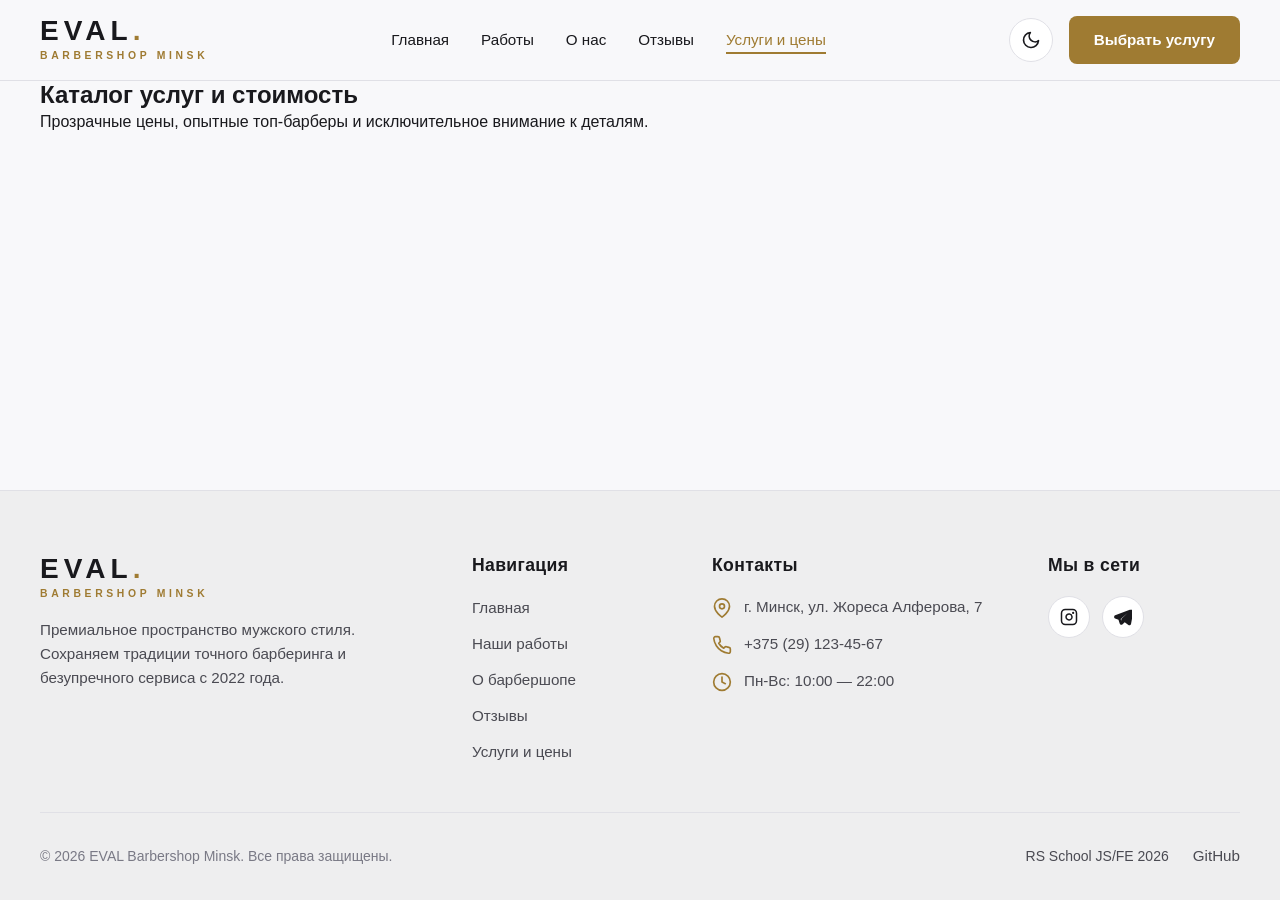
==== catalog.html @ 5bb139cf "feat: implement header and footer components with theme switcher" ====
﻿<!DOCTYPE html>
<html lang="ru" data-theme="dark">

<head>
  <meta charset="UTF-8">
  <meta name="viewport" content="width=device-width, initial-scale=1.0">
  <title>Услуги и цены — EVAL Barbershop Minsk</title>
  <meta name="description"
    content="Прайс-лист и каталог услуг барбершопа EVAL в Минске: мужские стрижки, уход за бородой, королевское бритье и комплексные процедуры.">
  <link rel="icon" href="favicon.svg" type="image/svg+xml">
  <link rel="stylesheet" href="css/reset.css">
  <link rel="stylesheet" href="css/style.css">
  <script src="js/theme.js"></script>
</head>

<body>
  <header class="header">
    <div class="container header-container">
      <a href="index.html" class="logo" aria-label="Барбершоп EVAL Главная">
        <span class="logo-main">EVAL<span>.</span></span>
        <span class="logo-sub">Barbershop Minsk</span>
      </a>

      <nav class="nav" aria-label="Основная навигация">
        <ul class="nav-list">
          <li class="nav-item"><a href="index.html#hero" class="nav-link">Главная</a></li>
          <li class="nav-item"><a href="index.html#showcase" class="nav-link">Работы</a></li>
          <li class="nav-item"><a href="index.html#about" class="nav-link">О нас</a></li>
          <li class="nav-item"><a href="index.html#reviews" class="nav-link">Отзывы</a></li>
          <li class="nav-item"><a href="catalog.html" class="nav-link active">Услуги и цены</a></li>
        </ul>
      </nav>

      <div class="header-actions">
        <button class="theme-toggle" id="theme-toggle" type="button" aria-label="Включить светлую тему"
          aria-pressed="false">
          <!-- dark theme icon -->
          <svg class="theme-icon-sun" viewBox="0 0 24 24" fill="none" stroke="currentColor" stroke-width="2"
            stroke-linecap="round" stroke-linejoin="round" aria-hidden="true">
            <circle cx="12" cy="12" r="5"></circle>
            <line x1="12" y1="1" x2="12" y2="3"></line>
            <line x1="12" y1="21" x2="12" y2="23"></line>
            <line x1="4.22" y1="4.22" x2="5.64" y2="5.64"></line>
            <line x1="18.36" y1="18.36" x2="19.78" y2="19.78"></line>
            <line x1="1" y1="12" x2="3" y2="12"></line>
            <line x1="21" y1="12" x2="23" y2="12"></line>
            <line x1="4.22" y1="19.78" x2="5.64" y2="18.36"></line>
            <line x1="18.36" y1="5.64" x2="19.78" y2="4.22"></line>
          </svg>
          <!-- light theme icon -->
          <svg class="theme-icon-moon" viewBox="0 0 24 24" fill="none" stroke="currentColor" stroke-width="2"
            stroke-linecap="round" stroke-linejoin="round" aria-hidden="true">
            <path d="M21 12.79A9 9 0 1 1 11.21 3 7 7 0 0 0 21 12.79z"></path>
          </svg>
        </button>

        <a href="#services-catalog" class="btn-primary">Выбрать услугу</a>

        <button class="burger-btn" type="button" aria-label="Открыть мобильное меню">
          <span class="burger-line"></span>
          <span class="burger-line"></span>
          <span class="burger-line"></span>
        </button>
      </div>
    </div>
  </header>

  <main id="main-content">
    <section id="catalog-hero" class="catalog-hero-section">
      <div class="container">
        <h1>Каталог услуг и стоимость</h1>
        <p>Прозрачные цены, опытные топ-барберы и исключительное внимание к деталям.</p>
      </div>
    </section>
  </main>

  <footer class="footer">
    <div class="container">
      <div class="footer-grid">
        <div class="footer-brand">
          <a href="index.html" class="logo" aria-label="Барбершоп EVAL Главная">
            <span class="logo-main">EVAL<span>.</span></span>
            <span class="logo-sub">Barbershop Minsk</span>
          </a>
          <p>Премиальное пространство мужского стиля. Сохраняем традиции точного барберинга и безупречного сервиса с
            2022 года.</p>
        </div>

        <div class="footer-nav">
          <h2 class="footer-title">Навигация</h2>
          <ul class="footer-links">
            <li><a href="index.html#hero" class="footer-link">Главная</a></li>
            <li><a href="index.html#showcase" class="footer-link">Наши работы</a></li>
            <li><a href="index.html#about" class="footer-link">О барбершопе</a></li>
            <li><a href="index.html#reviews" class="footer-link">Отзывы</a></li>
            <li><a href="catalog.html" class="footer-link">Услуги и цены</a></li>
          </ul>
        </div>

        <div class="footer-contacts">
          <h2 class="footer-title">Контакты</h2>
          <ul class="footer-contacts-list">
            <li class="contact-item">
              <svg class="contact-icon" viewBox="0 0 24 24" fill="none" stroke="currentColor" stroke-width="2"
                stroke-linecap="round" stroke-linejoin="round" aria-hidden="true">
                <path d="M21 10c0 7-9 13-9 13s-9-6-9-13a9 9 0 0 1 18 0z"></path>
                <circle cx="12" cy="10" r="3"></circle>
              </svg>
              <a href="https://yandex.by/maps/org/eval/52623739810/?ll=27.552534%2C53.861995&z=17.97" target="_blank"
                rel="noopener noreferrer" class="contact-link">г. Минск, ул. Жореса Алферова, 7</a>
            </li>
            <li class="contact-item">
              <svg class="contact-icon" viewBox="0 0 24 24" fill="none" stroke="currentColor" stroke-width="2"
                stroke-linecap="round" stroke-linejoin="round" aria-hidden="true">
                <path
                  d="M22 16.92v3a2 2 0 0 1-2.18 2 19.79 19.79 0 0 1-8.63-3.07 19.5 19.5 0 0 1-6-6 19.79 19.79 0 0 1-3.07-8.67A2 2 0 0 1 4.11 2h3a2 2 0 0 1 2 1.72 12.84 12.84 0 0 0 .7 2.81 2 2 0 0 1-.45 2.11L8.09 9.91a16 16 0 0 0 6 6l1.27-1.27a2 2 0 0 1 2.11-.45 12.84 12.84 0 0 0 2.81.7A2 2 0 0 1 22 16.92z">
                </path>
              </svg>
              <a href="tel:+375291234567" class="contact-link">+375 (29) 123-45-67</a>
            </li>
            <li class="contact-item">
              <svg class="contact-icon" viewBox="0 0 24 24" fill="none" stroke="currentColor" stroke-width="2"
                stroke-linecap="round" stroke-linejoin="round" aria-hidden="true">
                <circle cx="12" cy="12" r="10"></circle>
                <polyline points="12 6 12 12 16 14"></polyline>
              </svg>
              <span>Пн-Вс: 10:00 — 22:00</span>
            </li>
          </ul>
        </div>

        <div class="footer-social">
          <h2 class="footer-title">Мы в сети</h2>
          <div class="social-links">
            <a href="https://instagram.com" target="_blank" rel="noopener noreferrer" class="social-btn"
              aria-label="Наш Instagram">
              <svg viewBox="0 0 24 24" aria-hidden="true">
                <rect x="2" y="2" width="20" height="20" rx="5" ry="5" fill="none" stroke="currentColor"
                  stroke-width="2"></rect>
                <path d="M16 11.37A4 4 0 1 1 12.63 8 4 4 0 0 1 16 11.37z" fill="none" stroke="currentColor"
                  stroke-width="2"></path>
                <circle cx="17.5" cy="6.5" r="1.5" fill="currentColor"></circle>
              </svg>
            </a>
            <a href="https://telegram.org" target="_blank" rel="noopener noreferrer" class="social-btn"
              aria-label="Наш Telegram">
              <svg viewBox="0 0 24 24" aria-hidden="true">
                <path
                  d="M21.198 2.433a2.242 2.242 0 0 0-1.022.215l-18.6 7.174a2.235 2.235 0 0 0-.102 4.148l4.475 1.547 1.764 5.378a2.245 2.245 0 0 0 3.738.746l2.846-2.613 4.887 3.593a2.242 2.242 0 0 0 3.518-1.29l3.078-16.516a2.242 2.242 0 0 0-2.432-2.384l-.15.006zm-3.08 4.364l-8.087 7.42-.39 2.766-.757-2.311 9.234-7.875z">
                </path>
              </svg>
            </a>
          </div>
        </div>
      </div>

      <div class="footer-bottom">
        <p>&copy; 2026 EVAL Barbershop Minsk. Все права защищены.</p>
        <div class="footer-bottom-links">
          <a href="https://rs.school/courses/javascript" target="_blank" rel="noopener noreferrer"
            class="footer-rs-link">
            <span>RS School JS/FE 2026</span>
          </a>
          <a href="https://github.com/rolling-scopes-school" target="_blank" rel="noopener noreferrer"
            class="footer-link">GitHub</a>
        </div>
      </div>
    </div>
  </footer>
</body>

</html>
---- css/style.css ----
﻿/* ==========================================================================
   CSS Custom Properties / Theme Tokens
   ========================================================================== */

:root,
:root[data-theme="dark"] {
  --bg-primary: #121212;
  --bg-secondary: #1a1a1a;
  --bg-surface: #222222;
  --bg-card: #1e1e1e;
  --bg-card-hover: #272727;
  --bg-tag: #2a2620;

  --text-primary: #f5f5f7;
  --text-secondary: #b3b3b3;
  --text-muted: #7e7e82;

  --accent-gold: #c5a059;
  --accent-gold-hover: #dfb86c;
  --accent-gold-light: rgba(197, 160, 89, 0.15);
  --accent-contrast: #121212;

  --border-color: #2e2e2e;
  --border-light: #3a3a3a;
  --border-accent: #c5a059;

  --shadow-card: 0 10px 30px rgba(0, 0, 0, 0.4);
  --shadow-hover: 0 15px 35px rgba(197, 160, 89, 0.2);

  --header-blur-bg: rgba(18, 18, 18, 0.88);
}

:root[data-theme="light"] {
  --bg-primary: #f8f8fa;
  --bg-secondary: #eeeeef;
  --bg-surface: #ffffff;
  --bg-card: #ffffff;
  --bg-card-hover: #f3f3f5;
  --bg-tag: #f4eee2;

  --text-primary: #19191d;
  --text-secondary: #4a4a52;
  --text-muted: #797985;

  --accent-gold: #9f7b32;
  --accent-gold-hover: #b89142;
  --accent-gold-light: rgba(159, 123, 50, 0.12);
  --accent-contrast: #ffffff;

  --border-color: #e0e0e6;
  --border-light: #ececee;
  --border-accent: #9f7b32;

  --shadow-card: 0 8px 24px rgba(0, 0, 0, 0.06);
  --shadow-hover: 0 14px 30px rgba(159, 123, 50, 0.15);

  --header-blur-bg: rgba(248, 248, 250, 0.9);
}

/* ==========================================================================
   Base & Typography
   ========================================================================== */

body {
  font-family: 'Inter', -apple-system, BlinkMacSystemFont, 'Segoe UI', Roboto, Helvetica, Arial, sans-serif;
  background-color: var(--bg-primary);
  color: var(--text-primary);
  transition: background-color 0.3s ease, color 0.3s ease;
  overflow-x: hidden;
  display: flex;
  flex-direction: column;
}

/* Layout container */
.container {
  width: 100%;
  max-width: 1440px;
  margin-left: auto;
  margin-right: auto;
  padding-left: 40px;
  padding-right: 40px;
}

@media (max-width: 768px) {
  .container {
    padding-left: 24px;
    padding-right: 24px;
  }
}

@media (max-width: 480px) {
  .container {
    padding-left: 16px;
    padding-right: 16px;
  }
}

/* Heading styles */
h1, h2, h3, h4, h5, h6 {
  font-weight: 700;
  line-height: 1.2;
  color: var(--text-primary);
}

.section-title {
  font-size: 2.25rem;
  text-align: center;
  margin-bottom: 12px;
  letter-spacing: -0.02em;
}

.section-subtitle {
  font-size: 1rem;
  color: var(--accent-gold);
  text-transform: uppercase;
  letter-spacing: 0.15em;
  font-weight: 600;
  text-align: center;
  margin-bottom: 8px;
}

.section-desc {
  font-size: 1.05rem;
  color: var(--text-secondary);
  text-align: center;
  max-width: 600px;
  margin: 0 auto 48px;
}

/* ==========================================================================
   Header Component
   ========================================================================== */

.header {
  position: sticky;
  top: 0;
  z-index: 1000;
  background-color: var(--header-blur-bg);
  backdrop-filter: blur(14px);
  -webkit-backdrop-filter: blur(14px);
  border-bottom: 1px solid var(--border-color);
  transition: background-color 0.3s ease, border-color 0.3s ease;
}

.header-container {
  display: flex;
  align-items: center;
  justify-content: space-between;
  height: 80px;
}

/* Logo */
.logo {
  display: inline-flex;
  flex-direction: column;
  text-decoration: none;
  group: logo;
}

.logo-main {
  font-size: 1.75rem;
  font-weight: 900;
  letter-spacing: 0.18em;
  color: var(--text-primary);
  line-height: 1;
  transition: color 0.25s ease;
}

.logo-main span {
  color: var(--accent-gold);
}

.logo-sub {
  font-size: 0.65rem;
  font-weight: 600;
  letter-spacing: 0.35em;
  color: var(--accent-gold);
  text-transform: uppercase;
  margin-top: 3px;
}

.logo:hover .logo-main {
  color: var(--accent-gold);
}

/* Desktop Navigation */
.nav {
  display: flex;
  align-items: center;
}

.nav-list {
  display: flex;
  align-items: center;
  gap: 32px;
}

.nav-link {
  font-size: 0.95rem;
  font-weight: 500;
  color: var(--text-primary);
  position: relative;
  padding: 6px 0;
  transition: color 0.25s ease;
}

.nav-link::after {
  content: "";
  position: absolute;
  bottom: 0;
  left: 0;
  width: 0;
  height: 2px;
  background-color: var(--accent-gold);
  transition: width 0.3s ease;
}

.nav-link:hover,
.nav-link.active {
  color: var(--accent-gold);
}

.nav-link:hover::after,
.nav-link.active::after {
  width: 100%;
}

/* Header Actions */
.header-actions {
  display: flex;
  align-items: center;
  gap: 16px;
}

/* Theme Toggle Button */
.theme-toggle {
  display: inline-flex;
  align-items: center;
  justify-content: center;
  width: 44px;
  height: 44px;
  border-radius: 50%;
  background-color: var(--bg-surface);
  border: 1px solid var(--border-color);
  color: var(--text-primary);
  transition: all 0.3s ease;
  position: relative;
}

.theme-toggle:hover {
  border-color: var(--accent-gold);
  color: var(--accent-gold);
  box-shadow: 0 0 12px var(--accent-gold-light);
  transform: translateY(-1px);
}

.theme-icon-sun,
.theme-icon-moon {
  width: 20px;
  height: 20px;
  transition: transform 0.3s ease, opacity 0.3s ease;
}

/* By default dark: show sun icon to allow switching to light */
:root[data-theme="dark"] .theme-icon-moon {
  display: none;
}
:root[data-theme="dark"] .theme-icon-sun {
  display: block;
}

/* When light: show moon icon to allow switching to dark */
:root[data-theme="light"] .theme-icon-sun {
  display: none;
}
:root[data-theme="light"] .theme-icon-moon {
  display: block;
}

/* Primary Button */
.btn-primary {
  display: inline-flex;
  align-items: center;
  justify-content: center;
  gap: 8px;
  background: var(--accent-gold);
  color: var(--accent-contrast);
  font-weight: 600;
  font-size: 0.95rem;
  padding: 12px 24px;
  border-radius: 8px;
  transition: all 0.25s ease;
  border: 1px solid transparent;
}

.btn-primary:hover {
  background: var(--accent-gold-hover);
  box-shadow: 0 4px 16px var(--accent-gold-light);
  transform: translateY(-2px);
}

.btn-outline {
  display: inline-flex;
  align-items: center;
  justify-content: center;
  gap: 8px;
  background: transparent;
  color: var(--accent-gold);
  font-weight: 600;
  font-size: 0.95rem;
  padding: 12px 24px;
  border-radius: 8px;
  border: 1px solid var(--accent-gold);
  transition: all 0.25s ease;
}

.btn-outline:hover {
  background: var(--accent-gold-light);
  color: var(--accent-gold-hover);
  border-color: var(--accent-gold-hover);
  transform: translateY(-2px);
}

/* Burger Button */
.burger-btn {
  display: none;
  flex-direction: column;
  justify-content: space-around;
  width: 44px;
  height: 44px;
  padding: 11px 9px;
  border-radius: 8px;
  background-color: var(--bg-surface);
  border: 1px solid var(--border-color);
  transition: border-color 0.25s ease;
}

.burger-line {
  width: 100%;
  height: 2px;
  background-color: var(--text-primary);
  border-radius: 2px;
  transition: background-color 0.25s ease;
}

.burger-btn:hover {
  border-color: var(--accent-gold);
}

.burger-btn:hover .burger-line {
  background-color: var(--accent-gold);
}

/* ==========================================================================
   Footer Component
   ========================================================================== */

.footer {
  background-color: var(--bg-secondary);
  border-top: 1px solid var(--border-color);
  padding-top: 64px;
  padding-bottom: 32px;
  margin-top: auto;
  transition: background-color 0.3s ease, border-color 0.3s ease;
}

.footer-grid {
  display: grid;
  grid-template-columns: 2fr 1fr 1.5fr 1fr;
  gap: 48px;
  margin-bottom: 48px;
}

.footer-brand p {
  color: var(--text-secondary);
  font-size: 0.95rem;
  line-height: 1.6;
  margin-top: 16px;
  max-width: 320px;
}

.footer-title {
  font-size: 1.1rem;
  font-weight: 700;
  margin-bottom: 20px;
  color: var(--text-primary);
  letter-spacing: 0.02em;
}

.footer-links {
  display: flex;
  flex-direction: column;
  gap: 12px;
}

.footer-link {
  color: var(--text-secondary);
  font-size: 0.95rem;
  transition: color 0.25s ease, transform 0.25s ease;
  display: inline-block;
}

.footer-link:hover {
  color: var(--accent-gold);
  transform: translateX(4px);
}

.footer-contacts-list {
  display: flex;
  flex-direction: column;
  gap: 14px;
}

.contact-item {
  display: flex;
  align-items: flex-start;
  gap: 12px;
  color: var(--text-secondary);
  font-size: 0.95rem;
}

.contact-icon {
  width: 20px;
  height: 20px;
  flex-shrink: 0;
  color: var(--accent-gold);
  margin-top: 2px;
}

.contact-link {
  color: var(--text-secondary);
  transition: color 0.25s ease;
}

.contact-link:hover {
  color: var(--accent-gold);
}

/* Social links */
.social-links {
  display: flex;
  gap: 12px;
}

.social-btn {
  display: inline-flex;
  align-items: center;
  justify-content: center;
  width: 42px;
  height: 42px;
  border-radius: 50%;
  background-color: var(--bg-surface);
  border: 1px solid var(--border-color);
  color: var(--text-primary);
  transition: all 0.25s ease;
}

.social-btn svg {
  width: 18px;
  height: 18px;
  fill: currentColor;
}

.social-btn:hover {
  background-color: var(--accent-gold);
  border-color: var(--accent-gold);
  color: var(--accent-contrast);
  transform: translateY(-3px);
  box-shadow: 0 4px 12px var(--accent-gold-light);
}

/* Footer Bottom Bar */
.footer-bottom {
  padding-top: 32px;
  border-top: 1px solid var(--border-color);
  display: flex;
  align-items: center;
  justify-content: space-between;
  flex-wrap: wrap;
  gap: 16px;
  font-size: 0.875rem;
  color: var(--text-muted);
}

.footer-bottom-links {
  display: flex;
  align-items: center;
  gap: 24px;
}

.footer-rs-link {
  display: inline-flex;
  align-items: center;
  gap: 8px;
  color: var(--text-secondary);
  font-weight: 500;
  transition: color 0.25s ease;
}

.footer-rs-link:hover {
  color: var(--accent-gold);
}
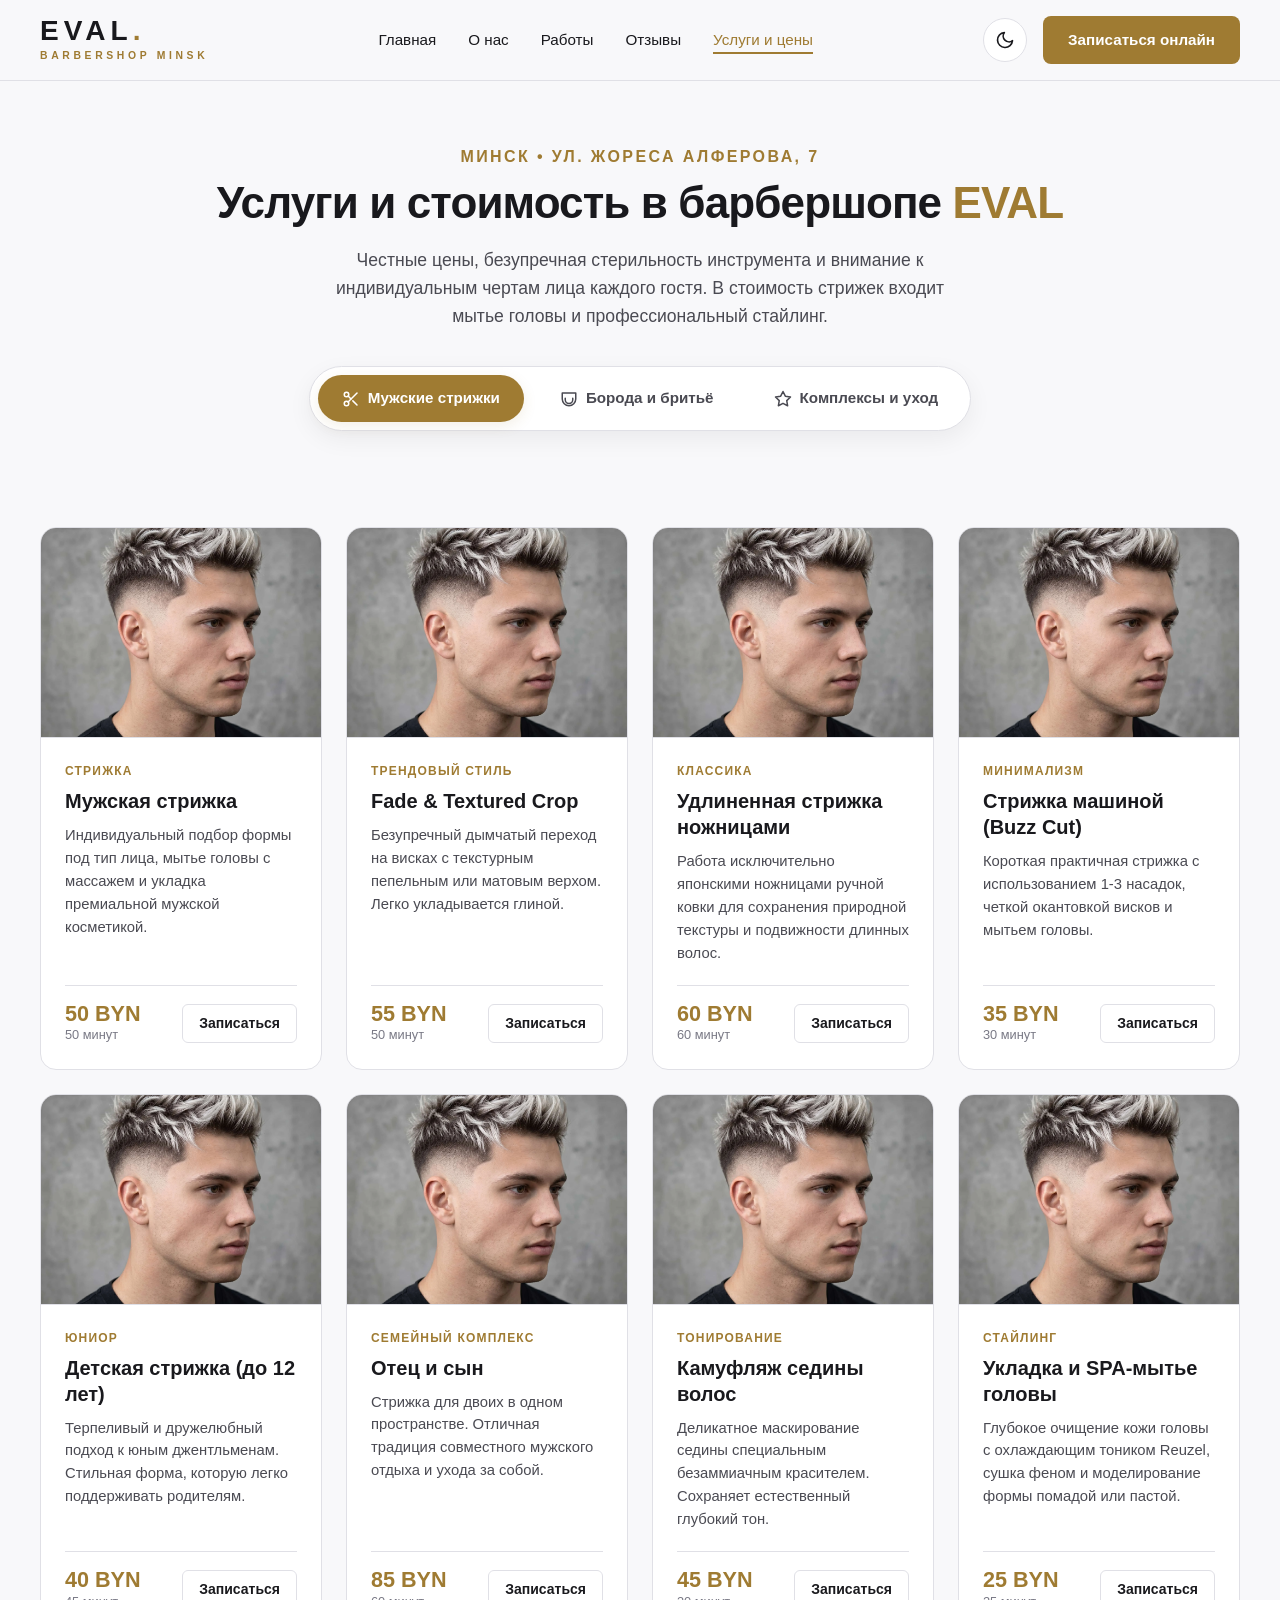
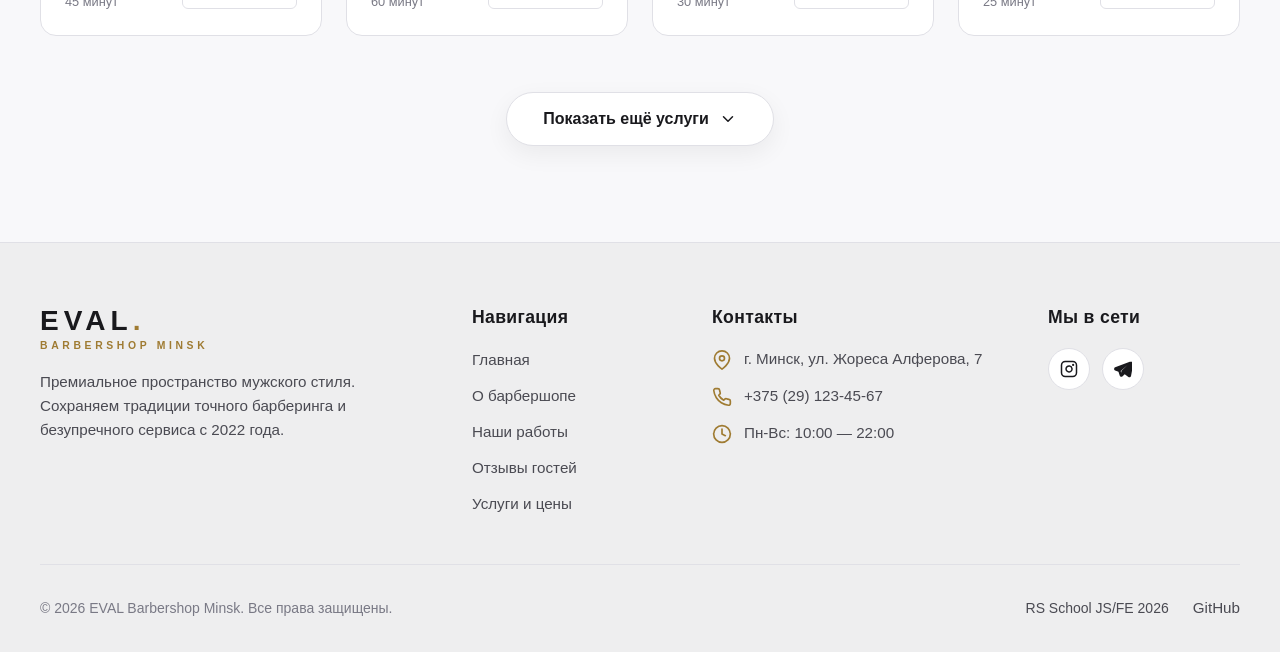
==== commit 74b40024: "feat: implement catalog page with service categories and cards" ====
--- a/catalog.html
+++ b/catalog.html
@@ -24,8 +24,8 @@
       <nav class="nav" aria-label="Основная навигация">
         <ul class="nav-list">
           <li class="nav-item"><a href="index.html#hero" class="nav-link">Главная</a></li>
+          <li class="nav-item"><a href="index.html#about" class="nav-link">О нас</a></li>
           <li class="nav-item"><a href="index.html#showcase" class="nav-link">Работы</a></li>
-          <li class="nav-item"><a href="index.html#about" class="nav-link">О нас</a></li>
           <li class="nav-item"><a href="index.html#reviews" class="nav-link">Отзывы</a></li>
           <li class="nav-item"><a href="catalog.html" class="nav-link active">Услуги и цены</a></li>
         </ul>
@@ -34,7 +34,6 @@
       <div class="header-actions">
         <button class="theme-toggle" id="theme-toggle" type="button" aria-label="Включить светлую тему"
           aria-pressed="false">
-          <!-- dark theme icon -->
           <svg class="theme-icon-sun" viewBox="0 0 24 24" fill="none" stroke="currentColor" stroke-width="2"
             stroke-linecap="round" stroke-linejoin="round" aria-hidden="true">
             <circle cx="12" cy="12" r="5"></circle>
@@ -47,14 +46,13 @@
             <line x1="4.22" y1="19.78" x2="5.64" y2="18.36"></line>
             <line x1="18.36" y1="5.64" x2="19.78" y2="4.22"></line>
           </svg>
-          <!-- light theme icon -->
           <svg class="theme-icon-moon" viewBox="0 0 24 24" fill="none" stroke="currentColor" stroke-width="2"
             stroke-linecap="round" stroke-linejoin="round" aria-hidden="true">
             <path d="M21 12.79A9 9 0 1 1 11.21 3 7 7 0 0 0 21 12.79z"></path>
           </svg>
         </button>
 
-        <a href="#services-catalog" class="btn-primary">Выбрать услугу</a>
+        <a href="#services-catalog" class="btn-primary">Записаться онлайн</a>
 
         <button class="burger-btn" type="button" aria-label="Открыть мобильное меню">
           <span class="burger-line"></span>
@@ -66,10 +64,227 @@
   </header>
 
   <main id="main-content">
-    <section id="catalog-hero" class="catalog-hero-section">
+    <section class="catalog-hero">
       <div class="container">
-        <h1>Каталог услуг и стоимость</h1>
-        <p>Прозрачные цены, опытные топ-барберы и исключительное внимание к деталям.</p>
+        <p class="section-subtitle">Минск • ул. Жореса Алферова, 7</p>
+        <h1 class="catalog-hero-title">Услуги и стоимость в барбершопе <span>EVAL</span></h1>
+        <p class="catalog-hero-desc">
+          Честные цены, безупречная стерильность инструмента и внимание к индивидуальным чертам лица каждого гостя. В
+          стоимость стрижек входит мытье головы и профессиональный стайлинг.
+        </p>
+
+        <div class="category-tabs-wrapper">
+          <div class="category-tabs" role="tablist" aria-label="Категории услуг">
+            <button class="tab-btn active" type="button" role="tab" aria-selected="true">
+              <svg width="18" height="18" viewBox="0 0 24 24" fill="none" stroke="currentColor" stroke-width="2"
+                stroke-linecap="round" stroke-linejoin="round" aria-hidden="true">
+                <circle cx="6" cy="6" r="3"></circle>
+                <circle cx="6" cy="18" r="3"></circle>
+                <line x1="20" y1="4" x2="8.12" y2="15.88"></line>
+                <line x1="14.47" y1="14.48" x2="20" y2="20"></line>
+                <line x1="8.12" y1="8.12" x2="12" y2="12"></line>
+              </svg>
+              <span>Мужские стрижки</span>
+            </button>
+            <button class="tab-btn" type="button" role="tab" aria-selected="false">
+              <svg width="18" height="18" viewBox="0 0 24 24" fill="none" stroke="currentColor" stroke-width="2"
+                stroke-linecap="round" stroke-linejoin="round" aria-hidden="true">
+                <path d="M7 11v2a5 5 0 0 0 10 0v-2"></path>
+                <path d="M12 21a9 9 0 0 0 9-9V4H3v8a9 9 0 0 0 9 9Z"></path>
+              </svg>
+              <span>Борода и бритьё</span>
+            </button>
+            <button class="tab-btn" type="button" role="tab" aria-selected="false">
+              <svg width="18" height="18" viewBox="0 0 24 24" fill="none" stroke="currentColor" stroke-width="2"
+                stroke-linecap="round" stroke-linejoin="round" aria-hidden="true">
+                <polygon
+                  points="12 2 15.09 8.26 22 9.27 17 14.14 18.18 21.02 12 17.77 5.82 21.02 7 14.14 2 9.27 8.91 8.26 12 2">
+                </polygon>
+              </svg>
+              <span>Комплексы и уход</span>
+            </button>
+          </div>
+        </div>
+      </div>
+    </section>
+
+    <section id="services-catalog" class="catalog-section">
+      <div class="container">
+        <h2 class="visually-hidden"
+          style="position: absolute; width: 1px; height: 1px; padding: 0; margin: -1px; overflow: hidden; clip: rect(0,0,0,0); border: 0;">
+          Список мужских стрижек</h2>
+
+        <div class="catalog-grid">
+          <article class="catalog-card">
+            <div class="catalog-card-media">
+              <img src="assets/images/1782313920379-yydb0a.webp" alt="Классическая мужская стрижка в EVAL Barbershop"
+                width="400" height="300">
+            </div>
+            <div class="catalog-card-body">
+              <span class="card-tag">Стрижка</span>
+              <h3 class="card-title">Мужская стрижка</h3>
+              <p class="card-desc">Индивидуальный подбор формы под тип лица, мытье головы с массажем и укладка
+                премиальной мужской косметикой.</p>
+              <div class="card-footer">
+                <div class="card-meta">
+                  <span class="card-price">50 BYN</span>
+                  <span class="card-duration">50 минут</span>
+                </div>
+                <button type="button" class="btn-card">Записаться</button>
+              </div>
+            </div>
+          </article>
+
+          <article class="catalog-card">
+            <div class="catalog-card-media">
+              <img src="assets/images/1782313920379-yydb0a.webp" alt="Стрижка Fade и текстурный Crop" width="400"
+                height="300">
+            </div>
+            <div class="catalog-card-body">
+              <span class="card-tag">Трендовый стиль</span>
+              <h3 class="card-title">Fade &amp; Textured Crop</h3>
+              <p class="card-desc">Безупречный дымчатый переход на висках с текстурным пепельным или матовым верхом.
+                Легко укладывается глиной.</p>
+              <div class="card-footer">
+                <div class="card-meta">
+                  <span class="card-price">55 BYN</span>
+                  <span class="card-duration">50 минут</span>
+                </div>
+                <button type="button" class="btn-card">Записаться</button>
+              </div>
+            </div>
+          </article>
+
+          <article class="catalog-card">
+            <div class="catalog-card-media">
+              <img src="assets/images/1782313920379-yydb0a.webp" alt="Удлиненная стрижка ножницами Scissor Cut"
+                width="400" height="300">
+            </div>
+            <div class="catalog-card-body">
+              <span class="card-tag">Классика</span>
+              <h3 class="card-title">Удлиненная стрижка ножницами</h3>
+              <p class="card-desc">Работа исключительно японскими ножницами ручной ковки для сохранения природной
+                текстуры и подвижности длинных волос.</p>
+              <div class="card-footer">
+                <div class="card-meta">
+                  <span class="card-price">60 BYN</span>
+                  <span class="card-duration">60 минут</span>
+                </div>
+                <button type="button" class="btn-card">Записаться</button>
+              </div>
+            </div>
+          </article>
+
+          <article class="catalog-card">
+            <div class="catalog-card-media">
+              <img src="assets/images/1782313920379-yydb0a.webp" alt="Стрижка под машинку Buzz Cut с окантовкой"
+                width="400" height="300">
+            </div>
+            <div class="catalog-card-body">
+              <span class="card-tag">Минимализм</span>
+              <h3 class="card-title">Стрижка машиной (Buzz Cut)</h3>
+              <p class="card-desc">Короткая практичная стрижка с использованием 1-3 насадок, четкой окантовкой висков и
+                мытьем головы.</p>
+              <div class="card-footer">
+                <div class="card-meta">
+                  <span class="card-price">35 BYN</span>
+                  <span class="card-duration">30 минут</span>
+                </div>
+                <button type="button" class="btn-card">Записаться</button>
+              </div>
+            </div>
+          </article>
+
+          <article class="catalog-card">
+            <div class="catalog-card-media">
+              <img src="assets/images/1782313920379-yydb0a.webp" alt="Детская стрижка для мальчиков в Минске"
+                width="400" height="300">
+            </div>
+            <div class="catalog-card-body">
+              <span class="card-tag">Юниор</span>
+              <h3 class="card-title">Детская стрижка (до 12 лет)</h3>
+              <p class="card-desc">Терпеливый и дружелюбный подход к юным джентльменам. Стильная форма, которую легко
+                поддерживать родителям.</p>
+              <div class="card-footer">
+                <div class="card-meta">
+                  <span class="card-price">40 BYN</span>
+                  <span class="card-duration">45 минут</span>
+                </div>
+                <button type="button" class="btn-card">Записаться</button>
+              </div>
+            </div>
+          </article>
+
+          <article class="catalog-card">
+            <div class="catalog-card-media">
+              <img src="assets/images/1782313920379-yydb0a.webp" alt="Комплекс стрижек Отец и Сын в EVAL Barbershop"
+                width="400" height="300">
+            </div>
+            <div class="catalog-card-body">
+              <span class="card-tag">Семейный комплекс</span>
+              <h3 class="card-title">Отец и сын</h3>
+              <p class="card-desc">Стрижка для двоих в одном пространстве. Отличная традиция совместного мужского отдыха
+                и ухода за собой.</p>
+              <div class="card-footer">
+                <div class="card-meta">
+                  <span class="card-price">85 BYN</span>
+                  <span class="card-duration">60 минут</span>
+                </div>
+                <button type="button" class="btn-card">Записаться</button>
+              </div>
+            </div>
+          </article>
+
+          <article class="catalog-card">
+            <div class="catalog-card-media">
+              <img src="assets/images/1782313920379-yydb0a.webp" alt="Камуфляж седины волос для мужчин" width="400"
+                height="300">
+            </div>
+            <div class="catalog-card-body">
+              <span class="card-tag">Тонирование</span>
+              <h3 class="card-title">Камуфляж седины волос</h3>
+              <p class="card-desc">Деликатное маскирование седины специальным безаммиачным красителем. Сохраняет
+                естественный глубокий тон.</p>
+              <div class="card-footer">
+                <div class="card-meta">
+                  <span class="card-price">45 BYN</span>
+                  <span class="card-duration">30 минут</span>
+                </div>
+                <button type="button" class="btn-card">Записаться</button>
+              </div>
+            </div>
+          </article>
+
+          <article class="catalog-card">
+            <div class="catalog-card-media">
+              <img src="assets/images/1782313920379-yydb0a.webp" alt="Мужская укладка и SPA мытье головы" width="400"
+                height="300">
+            </div>
+            <div class="catalog-card-body">
+              <span class="card-tag">Стайлинг</span>
+              <h3 class="card-title">Укладка и SPA-мытье головы</h3>
+              <p class="card-desc">Глубокое очищение кожи головы с охлаждающим тоником Reuzel, сушка феном и
+                моделирование формы помадой или пастой.</p>
+              <div class="card-footer">
+                <div class="card-meta">
+                  <span class="card-price">25 BYN</span>
+                  <span class="card-duration">25 минут</span>
+                </div>
+                <button type="button" class="btn-card">Записаться</button>
+              </div>
+            </div>
+          </article>
+        </div>
+
+        <div class="catalog-actions">
+          <button type="button" class="btn-load-more">
+            <span>Показать ещё услуги</span>
+            <svg viewBox="0 0 24 24" fill="none" stroke="currentColor" stroke-width="2" stroke-linecap="round"
+              stroke-linejoin="round" aria-hidden="true">
+              <polyline points="6 9 12 15 18 9"></polyline>
+            </svg>
+          </button>
+        </div>
       </div>
     </section>
   </main>
@@ -90,9 +305,9 @@
           <h2 class="footer-title">Навигация</h2>
           <ul class="footer-links">
             <li><a href="index.html#hero" class="footer-link">Главная</a></li>
+            <li><a href="index.html#about" class="footer-link">О барбершопе</a></li>
             <li><a href="index.html#showcase" class="footer-link">Наши работы</a></li>
-            <li><a href="index.html#about" class="footer-link">О барбершопе</a></li>
-            <li><a href="index.html#reviews" class="footer-link">Отзывы</a></li>
+            <li><a href="index.html#reviews" class="footer-link">Отзывы гостей</a></li>
             <li><a href="catalog.html" class="footer-link">Услуги и цены</a></li>
           </ul>
         </div>
--- a/css/style.css
+++ b/css/style.css
@@ -1,6 +1,4 @@
-﻿/* ==========================================================================
-   CSS Custom Properties / Theme Tokens
-   ========================================================================== */
+﻿
 
 :root,
 :root[data-theme="dark"] {
@@ -57,9 +55,7 @@
   --header-blur-bg: rgba(248, 248, 250, 0.9);
 }
 
-/* ==========================================================================
-   Base & Typography
-   ========================================================================== */
+
 
 body {
   font-family: 'Inter', -apple-system, BlinkMacSystemFont, 'Segoe UI', Roboto, Helvetica, Arial, sans-serif;
@@ -71,7 +67,7 @@
   flex-direction: column;
 }
 
-/* Layout container */
+
 .container {
   width: 100%;
   max-width: 1440px;
@@ -95,8 +91,13 @@
   }
 }
 
-/* Heading styles */
-h1, h2, h3, h4, h5, h6 {
+
+h1,
+h2,
+h3,
+h4,
+h5,
+h6 {
   font-weight: 700;
   line-height: 1.2;
   color: var(--text-primary);
@@ -127,9 +128,7 @@
   margin: 0 auto 48px;
 }
 
-/* ==========================================================================
-   Header Component
-   ========================================================================== */
+
 
 .header {
   position: sticky;
@@ -149,7 +148,7 @@
   height: 80px;
 }
 
-/* Logo */
+
 .logo {
   display: inline-flex;
   flex-direction: column;
@@ -183,7 +182,7 @@
   color: var(--accent-gold);
 }
 
-/* Desktop Navigation */
+
 .nav {
   display: flex;
   align-items: center;
@@ -225,14 +224,14 @@
   width: 100%;
 }
 
-/* Header Actions */
+
 .header-actions {
   display: flex;
   align-items: center;
   gap: 16px;
 }
 
-/* Theme Toggle Button */
+
 .theme-toggle {
   display: inline-flex;
   align-items: center;
@@ -261,23 +260,23 @@
   transition: transform 0.3s ease, opacity 0.3s ease;
 }
 
-/* By default dark: show sun icon to allow switching to light */
 :root[data-theme="dark"] .theme-icon-moon {
   display: none;
 }
+
 :root[data-theme="dark"] .theme-icon-sun {
   display: block;
 }
 
-/* When light: show moon icon to allow switching to dark */
 :root[data-theme="light"] .theme-icon-sun {
   display: none;
 }
+
 :root[data-theme="light"] .theme-icon-moon {
   display: block;
 }
 
-/* Primary Button */
+
 .btn-primary {
   display: inline-flex;
   align-items: center;
@@ -321,7 +320,7 @@
   transform: translateY(-2px);
 }
 
-/* Burger Button */
+
 .burger-btn {
   display: none;
   flex-direction: column;
@@ -350,10 +349,6 @@
 .burger-btn:hover .burger-line {
   background-color: var(--accent-gold);
 }
-
-/* ==========================================================================
-   Footer Component
-   ========================================================================== */
 
 .footer {
   background-color: var(--bg-secondary);
@@ -436,7 +431,6 @@
   color: var(--accent-gold);
 }
 
-/* Social links */
 .social-links {
   display: flex;
   gap: 12px;
@@ -469,7 +463,6 @@
   box-shadow: 0 4px 12px var(--accent-gold-light);
 }
 
-/* Footer Bottom Bar */
 .footer-bottom {
   padding-top: 32px;
   border-top: 1px solid var(--border-color);
@@ -500,3 +493,767 @@
 .footer-rs-link:hover {
   color: var(--accent-gold);
 }
+
+.hero-section {
+  padding-top: 72px;
+  padding-bottom: 96px;
+  position: relative;
+  overflow: hidden;
+}
+
+.hero-grid {
+  display: grid;
+  grid-template-columns: 1.15fr 0.85fr;
+  align-items: center;
+  gap: 56px;
+}
+
+.hero-tag {
+  display: inline-flex;
+  align-items: center;
+  gap: 8px;
+  padding: 6px 14px;
+  background-color: var(--bg-tag);
+  border: 1px solid var(--border-accent);
+  border-radius: 20px;
+  font-size: 0.85rem;
+  font-weight: 600;
+  color: var(--accent-gold);
+  letter-spacing: 0.05em;
+  margin-bottom: 20px;
+}
+
+.hero-tag::before {
+  content: "";
+  display: inline-block;
+  width: 6px;
+  height: 6px;
+  border-radius: 50%;
+  background-color: var(--accent-gold);
+}
+
+.hero-title {
+  font-size: 3.25rem;
+  font-weight: 900;
+  line-height: 1.1;
+  letter-spacing: -0.03em;
+  margin-bottom: 24px;
+}
+
+.hero-title span {
+  color: var(--accent-gold);
+  background: linear-gradient(135deg, var(--accent-gold-hover), var(--accent-gold));
+  -webkit-background-clip: text;
+  -webkit-text-fill-color: transparent;
+}
+
+.hero-desc {
+  font-size: 1.15rem;
+  line-height: 1.65;
+  color: var(--text-secondary);
+  margin-bottom: 36px;
+  max-width: 580px;
+}
+
+.hero-actions {
+  display: flex;
+  align-items: center;
+  gap: 16px;
+  flex-wrap: wrap;
+  margin-bottom: 48px;
+}
+
+.hero-stats {
+  display: grid;
+  grid-template-columns: repeat(3, 1fr);
+  gap: 24px;
+  padding-top: 32px;
+  border-top: 1px solid var(--border-color);
+}
+
+.stat-item {
+  display: flex;
+  flex-direction: column;
+}
+
+.stat-value {
+  font-size: 1.75rem;
+  font-weight: 800;
+  color: var(--accent-gold);
+  line-height: 1.1;
+  margin-bottom: 4px;
+}
+
+.stat-label {
+  font-size: 0.85rem;
+  color: var(--text-muted);
+  line-height: 1.3;
+}
+
+.hero-media {
+  position: relative;
+  border-radius: 20px;
+  overflow: hidden;
+  box-shadow: var(--shadow-card);
+  border: 1px solid var(--border-color);
+  transition: transform 0.3s ease, box-shadow 0.3s ease;
+}
+
+.hero-media:hover {
+  transform: translateY(-4px);
+  box-shadow: var(--shadow-hover);
+}
+
+.hero-media img {
+  width: 100%;
+  height: auto;
+  object-fit: cover;
+}
+
+:root[data-theme="dark"] .emblem-img--light {
+  display: none;
+}
+
+:root[data-theme="dark"] .emblem-img--dark {
+  display: block;
+}
+
+[data-theme="light"] .emblem-img--dark {
+  display: none;
+}
+
+[data-theme="light"] .emblem-img--light {
+  display: block;
+}
+
+.about-section {
+  padding-top: 96px;
+  padding-bottom: 96px;
+  background-color: var(--bg-secondary);
+  border-top: 1px solid var(--border-color);
+  border-bottom: 1px solid var(--border-color);
+  transition: background-color 0.3s ease, border-color 0.3s ease;
+}
+
+.about-layout {
+  display: grid;
+  grid-template-columns: 1fr 1fr;
+  gap: 56px;
+  align-items: center;
+  margin-bottom: 64px;
+}
+
+.about-media {
+  border-radius: 16px;
+  overflow: hidden;
+  border: 1px solid var(--border-color);
+  box-shadow: var(--shadow-card);
+}
+
+.about-media img {
+  width: 100%;
+  height: auto;
+  object-fit: cover;
+}
+
+.about-info h3 {
+  font-size: 1.75rem;
+  margin-bottom: 16px;
+  line-height: 1.3;
+}
+
+.about-text {
+  font-size: 1.05rem;
+  line-height: 1.7;
+  color: var(--text-secondary);
+  margin-bottom: 20px;
+}
+
+.about-quote {
+  padding: 16px 20px;
+  border-left: 3px solid var(--accent-gold);
+  background-color: var(--bg-surface);
+  border-radius: 0 8px 8px 0;
+  font-style: italic;
+  color: var(--text-primary);
+  margin-top: 24px;
+}
+
+.features-grid {
+  display: grid;
+  grid-template-columns: repeat(4, 1fr);
+  gap: 24px;
+}
+
+.feature-card {
+  background-color: var(--bg-card);
+  padding: 28px 24px;
+  border-radius: 14px;
+  border: 1px solid var(--border-color);
+  transition: all 0.3s ease;
+  display: flex;
+  flex-direction: column;
+}
+
+.feature-card:hover {
+  transform: translateY(-4px);
+  border-color: var(--accent-gold);
+  box-shadow: var(--shadow-hover);
+}
+
+.feature-icon-wrapper {
+  width: 52px;
+  height: 52px;
+  border-radius: 12px;
+  background-color: var(--bg-tag);
+  border: 1px solid var(--border-accent);
+  display: flex;
+  align-items: center;
+  justify-content: center;
+  color: var(--accent-gold);
+  margin-bottom: 20px;
+}
+
+.feature-icon-wrapper svg {
+  width: 24px;
+  height: 24px;
+}
+
+.feature-title {
+  font-size: 1.15rem;
+  font-weight: 700;
+  margin-bottom: 10px;
+  color: var(--text-primary);
+}
+
+.feature-text {
+  font-size: 0.925rem;
+  color: var(--text-secondary);
+  line-height: 1.55;
+}
+
+
+.brand-badge {
+  display: inline-flex;
+  border-radius: 16px;
+  overflow: hidden;
+  box-shadow: var(--shadow-card);
+  border: 2px solid var(--border-accent);
+  transition: transform 0.3s ease, box-shadow 0.3s ease;
+}
+
+.brand-badge:hover {
+  transform: translateY(-4px);
+  box-shadow: var(--shadow-hover);
+}
+
+.theme-img-dark,
+.theme-img-light {
+  width: 100%;
+  height: auto;
+  aspect-ratio: 1 / 1;
+  object-fit: cover;
+  border-radius: 14px;
+}
+
+:root[data-theme="dark"] .theme-img-light {
+  display: none !important;
+}
+:root[data-theme="dark"] .theme-img-dark {
+  display: block !important;
+}
+
+:root[data-theme="light"] .theme-img-dark {
+  display: none !important;
+}
+:root[data-theme="light"] .theme-img-light {
+  display: block !important;
+}
+
+
+
+.showcase-section {
+  padding-top: 96px;
+  padding-bottom: 96px;
+  position: relative;
+  background-color: var(--bg-primary);
+  overflow: hidden;
+}
+
+.slider-container {
+  position: relative;
+  margin-top: 36px;
+}
+
+.slider-track-wrapper {
+  overflow: hidden;
+  border-radius: 20px;
+  border: 1px solid var(--border-color);
+  background-color: var(--bg-surface);
+  box-shadow: var(--shadow-card);
+}
+
+.slider-track {
+  display: grid;
+  grid-template-columns: repeat(4, 1fr);
+  gap: 24px;
+  padding: 32px;
+  transition: transform 0.4s ease;
+}
+
+.slide-card {
+  background-color: var(--bg-card);
+  border-radius: 16px;
+  overflow: hidden;
+  border: 1px solid var(--border-color);
+  transition: all 0.3s ease;
+  display: flex;
+  flex-direction: column;
+}
+
+.slide-card:hover {
+  transform: translateY(-6px);
+  border-color: var(--accent-gold);
+  box-shadow: var(--shadow-hover);
+}
+
+.slide-image-wrapper {
+  width: 100%;
+  aspect-ratio: 4 / 3;
+  overflow: hidden;
+  background-color: var(--bg-secondary);
+  border-bottom: 1px solid var(--border-color);
+}
+
+.slide-image-wrapper img {
+  width: 100%;
+  height: 100%;
+  object-fit: cover;
+  transition: transform 0.5s ease;
+}
+
+.slide-card:hover .slide-image-wrapper img {
+  transform: scale(1.05);
+}
+
+.slide-body {
+  padding: 24px;
+  display: flex;
+  flex-direction: column;
+  flex-grow: 1;
+}
+
+.slide-category {
+  font-size: 0.75rem;
+  font-weight: 700;
+  text-transform: uppercase;
+  color: var(--accent-gold);
+  letter-spacing: 0.1em;
+  margin-bottom: 8px;
+}
+
+.slide-title {
+  font-size: 1.25rem;
+  font-weight: 700;
+  margin-bottom: 10px;
+  line-height: 1.3;
+}
+
+.slide-desc {
+  font-size: 0.925rem;
+  color: var(--text-secondary);
+  line-height: 1.55;
+  margin-bottom: 20px;
+  flex-grow: 1;
+}
+
+.slide-footer {
+  display: flex;
+  align-items: center;
+  justify-content: space-between;
+  padding-top: 16px;
+  border-top: 1px solid var(--border-color);
+}
+
+.slide-price {
+  font-size: 1.25rem;
+  font-weight: 800;
+  color: var(--accent-gold);
+}
+
+.slide-duration {
+  font-size: 0.85rem;
+  color: var(--text-muted);
+}
+
+
+.slider-controls {
+  display: flex;
+  align-items: center;
+  justify-content: space-between;
+  margin-top: 28px;
+}
+
+.slider-dots {
+  display: flex;
+  align-items: center;
+  gap: 10px;
+}
+
+.slider-dot {
+  width: 12px;
+  height: 12px;
+  border-radius: 6px;
+  background-color: var(--border-color);
+  transition: all 0.3s ease;
+  cursor: pointer;
+}
+
+.slider-dot.active {
+  width: 32px;
+  background-color: var(--accent-gold);
+}
+
+.slider-arrows {
+  display: flex;
+  gap: 12px;
+}
+
+.slider-arrow {
+  width: 46px;
+  height: 46px;
+  border-radius: 50%;
+  background-color: var(--bg-surface);
+  border: 1px solid var(--border-color);
+  color: var(--text-primary);
+  display: inline-flex;
+  align-items: center;
+  justify-content: center;
+  transition: all 0.25s ease;
+  cursor: pointer;
+}
+
+.slider-arrow:hover {
+  background-color: var(--accent-gold);
+  border-color: var(--accent-gold);
+  color: var(--accent-contrast);
+  box-shadow: 0 4px 14px var(--accent-gold-light);
+  transform: translateY(-2px);
+}
+
+.slider-arrow svg {
+  width: 20px;
+  height: 20px;
+}
+
+
+
+.reviews-section {
+  padding-top: 96px;
+  padding-bottom: 96px;
+  background-color: var(--bg-secondary);
+  border-top: 1px solid var(--border-color);
+  transition: background-color 0.3s ease, border-color 0.3s ease;
+}
+
+.reviews-grid {
+  display: grid;
+  grid-template-columns: repeat(3, 1fr);
+  gap: 28px;
+  margin-top: 40px;
+}
+
+.review-card {
+  background-color: var(--bg-card);
+  padding: 32px 28px;
+  border-radius: 16px;
+  border: 1px solid var(--border-color);
+  box-shadow: var(--shadow-card);
+  display: flex;
+  flex-direction: column;
+  transition: all 0.3s ease;
+}
+
+.review-card:hover {
+  transform: translateY(-4px);
+  border-color: var(--accent-gold);
+  box-shadow: var(--shadow-hover);
+}
+
+.review-stars {
+  display: flex;
+  gap: 4px;
+  color: var(--accent-gold);
+  margin-bottom: 16px;
+}
+
+.review-stars svg {
+  width: 18px;
+  height: 18px;
+  fill: currentColor;
+}
+
+.review-quote {
+  font-size: 1rem;
+  line-height: 1.65;
+  color: var(--text-secondary);
+  margin-bottom: 24px;
+  flex-grow: 1;
+  font-style: italic;
+}
+
+.review-author {
+  display: flex;
+  align-items: center;
+  gap: 14px;
+  padding-top: 16px;
+  border-top: 1px solid var(--border-color);
+}
+
+.review-avatar {
+  width: 46px;
+  height: 46px;
+  border-radius: 50%;
+  background-color: var(--bg-tag);
+  border: 1px solid var(--border-accent);
+  color: var(--accent-gold);
+  font-weight: 700;
+  display: flex;
+  align-items: center;
+  justify-content: center;
+  font-size: 1rem;
+}
+
+.review-meta {
+  display: flex;
+  flex-direction: column;
+}
+
+.review-name {
+  font-size: 0.975rem;
+  font-weight: 700;
+  color: var(--text-primary);
+}
+
+.review-visit {
+  font-size: 0.8rem;
+  color: var(--text-muted);
+}
+
+.catalog-hero {
+  padding-top: 64px;
+  padding-bottom: 48px;
+  text-align: center;
+  background-color: var(--bg-primary);
+}
+
+.catalog-hero-title {
+  font-size: 2.75rem;
+  font-weight: 800;
+  letter-spacing: -0.02em;
+  margin-bottom: 16px;
+}
+
+.catalog-hero-title span {
+  color: var(--accent-gold);
+}
+
+.catalog-hero-desc {
+  font-size: 1.1rem;
+  color: var(--text-secondary);
+  max-width: 640px;
+  margin: 0 auto 36px;
+  line-height: 1.6;
+}
+
+.category-tabs-wrapper {
+  display: flex;
+  justify-content: center;
+  margin-bottom: 48px;
+}
+
+.category-tabs {
+  display: inline-flex;
+  gap: 12px;
+  padding: 8px;
+  background-color: var(--bg-surface);
+  border: 1px solid var(--border-color);
+  border-radius: 40px;
+  box-shadow: var(--shadow-card);
+  flex-wrap: wrap;
+  justify-content: center;
+}
+
+.tab-btn {
+  padding: 12px 24px;
+  border-radius: 30px;
+  font-size: 0.95rem;
+  font-weight: 600;
+  color: var(--text-secondary);
+  background-color: transparent;
+  transition: all 0.25s ease;
+  display: inline-flex;
+  align-items: center;
+  gap: 8px;
+}
+
+.tab-btn:hover {
+  color: var(--accent-gold);
+}
+
+.tab-btn.active {
+  background-color: var(--accent-gold);
+  color: var(--accent-contrast);
+  box-shadow: 0 4px 14px var(--accent-gold-light);
+}
+
+.catalog-section {
+  padding-bottom: 96px;
+}
+
+.catalog-grid {
+  display: grid;
+  grid-template-columns: repeat(4, 1fr);
+  gap: 24px;
+}
+
+.catalog-card {
+  background-color: var(--bg-card);
+  border-radius: 16px;
+  overflow: hidden;
+  border: 1px solid var(--border-color);
+  transition: all 0.3s ease;
+  display: flex;
+  flex-direction: column;
+}
+
+.catalog-card:hover {
+  transform: translateY(-6px);
+  border-color: var(--accent-gold);
+  box-shadow: var(--shadow-hover);
+}
+
+.catalog-card-media {
+  width: 100%;
+  aspect-ratio: 4 / 3;
+  overflow: hidden;
+  background-color: var(--bg-secondary);
+  border-bottom: 1px solid var(--border-color);
+}
+
+.catalog-card-media img {
+  width: 100%;
+  height: 100%;
+  object-fit: cover;
+  transition: transform 0.4s ease;
+}
+
+.catalog-card:hover .catalog-card-media img {
+  transform: scale(1.05);
+}
+
+.catalog-card-body {
+  padding: 24px;
+  display: flex;
+  flex-direction: column;
+  flex-grow: 1;
+}
+
+.card-tag {
+  font-size: 0.75rem;
+  font-weight: 700;
+  text-transform: uppercase;
+  color: var(--accent-gold);
+  letter-spacing: 0.1em;
+  margin-bottom: 8px;
+}
+
+.card-title {
+  font-size: 1.25rem;
+  font-weight: 700;
+  margin-bottom: 10px;
+  line-height: 1.3;
+}
+
+.card-desc {
+  font-size: 0.925rem;
+  color: var(--text-secondary);
+  line-height: 1.55;
+  margin-bottom: 20px;
+  flex-grow: 1;
+}
+
+.card-footer {
+  display: flex;
+  align-items: center;
+  justify-content: space-between;
+  padding-top: 16px;
+  border-top: 1px solid var(--border-color);
+}
+
+.card-meta {
+  display: flex;
+  flex-direction: column;
+}
+
+.card-price {
+  font-size: 1.35rem;
+  font-weight: 800;
+  color: var(--accent-gold);
+  line-height: 1.1;
+}
+
+.card-duration {
+  font-size: 0.8rem;
+  color: var(--text-muted);
+}
+
+.btn-card {
+  padding: 8px 16px;
+  font-size: 0.875rem;
+  font-weight: 600;
+  border-radius: 6px;
+  background-color: var(--bg-surface);
+  border: 1px solid var(--border-color);
+  color: var(--text-primary);
+  transition: all 0.25s ease;
+}
+
+.btn-card:hover {
+  background-color: var(--accent-gold);
+  border-color: var(--accent-gold);
+  color: var(--accent-contrast);
+}
+
+.catalog-actions {
+  display: flex;
+  justify-content: center;
+  margin-top: 56px;
+}
+
+.btn-load-more {
+  display: inline-flex;
+  align-items: center;
+  gap: 10px;
+  padding: 14px 36px;
+  border-radius: 30px;
+  font-size: 1rem;
+  font-weight: 600;
+  color: var(--text-primary);
+  background-color: var(--bg-surface);
+  border: 1px solid var(--border-color);
+  box-shadow: var(--shadow-card);
+  transition: all 0.25s ease;
+}
+
+.btn-load-more:hover {
+  border-color: var(--accent-gold);
+  color: var(--accent-gold);
+  transform: translateY(-2px);
+  box-shadow: var(--shadow-hover);
+}
+
+.btn-load-more svg {
+  width: 18px;
+  height: 18px;
+}
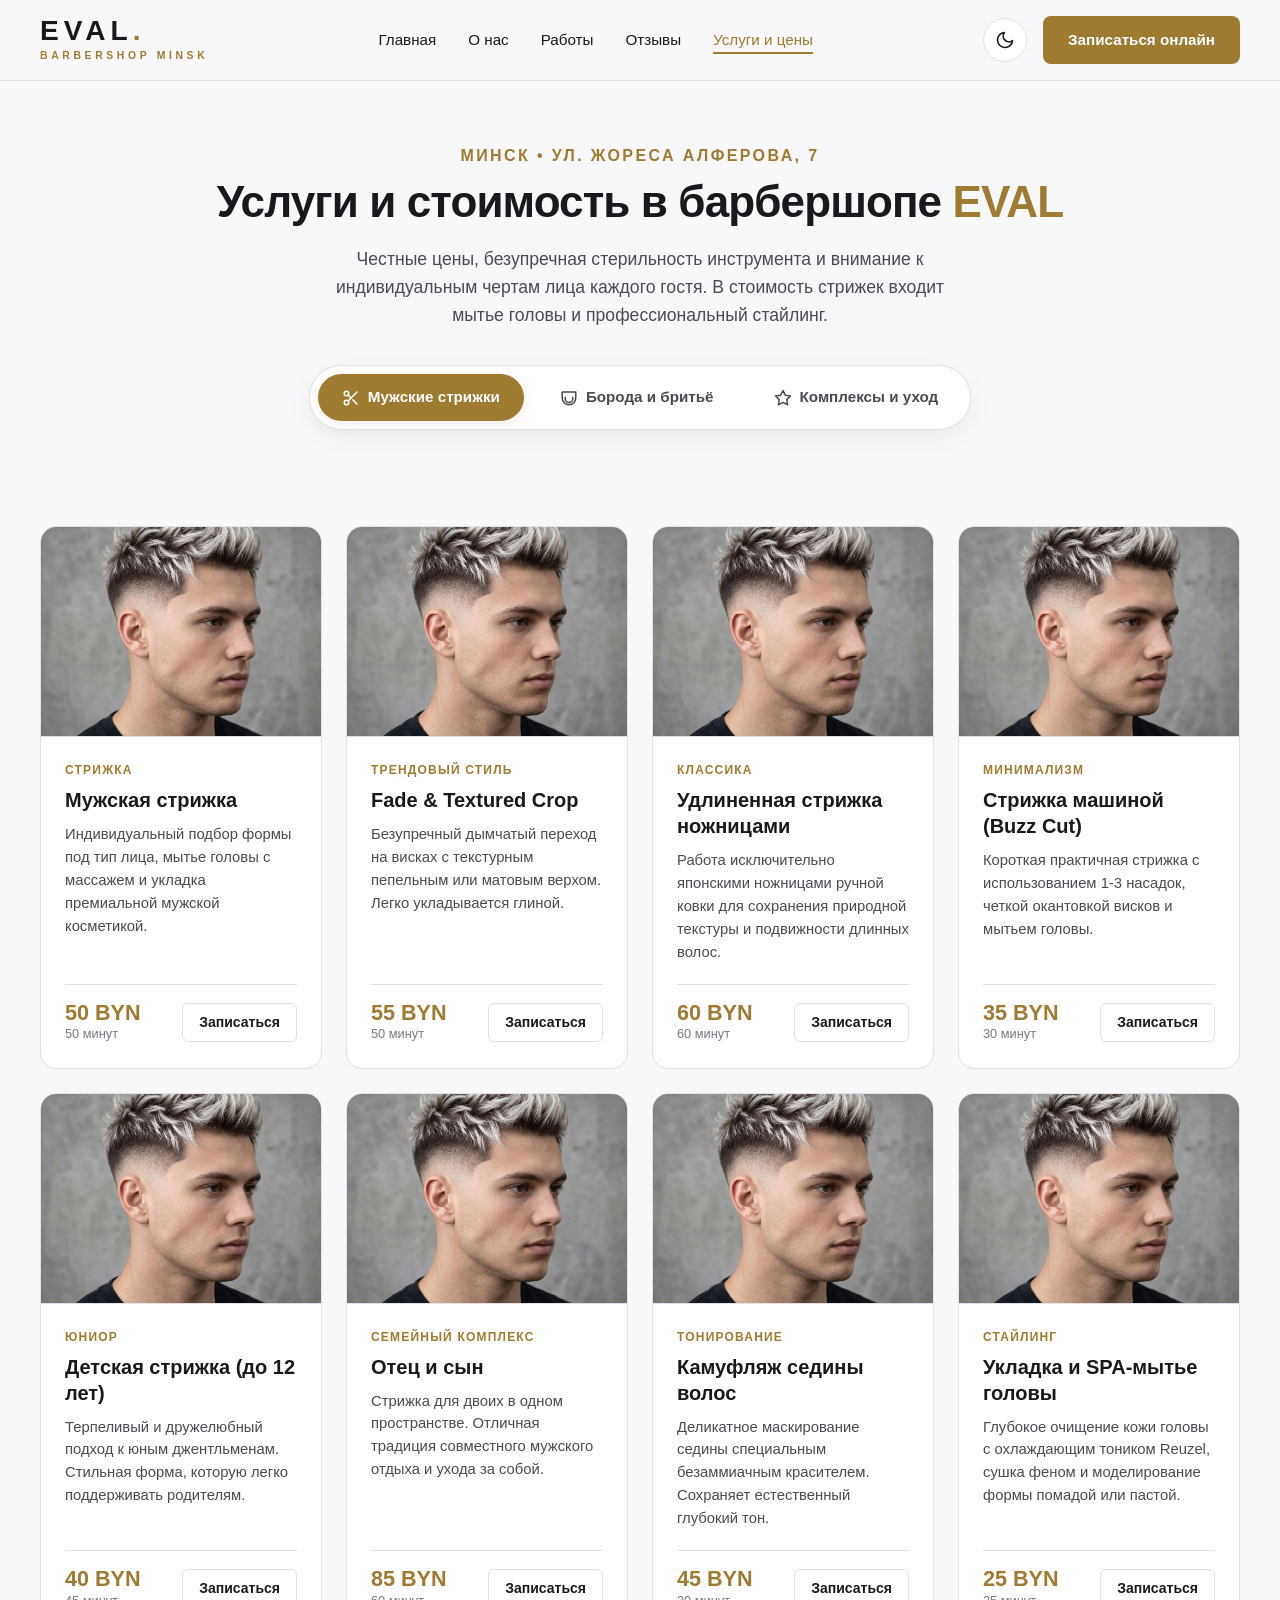
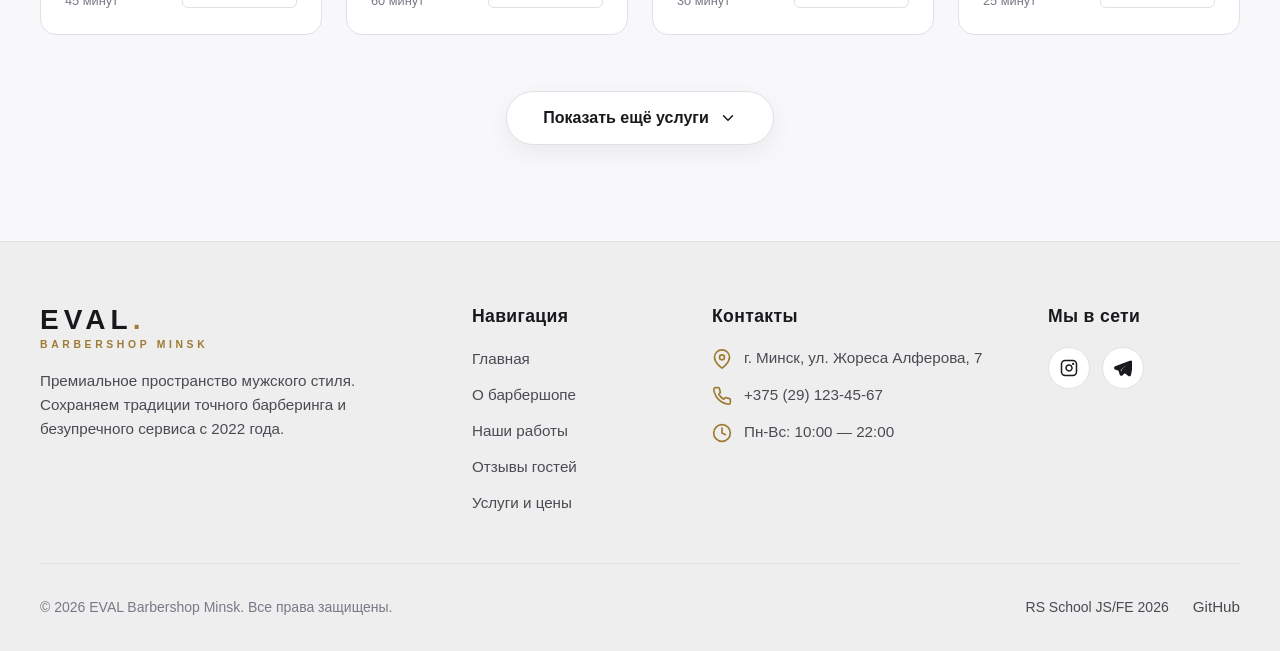
==== commit 155023b7: "feat: implement interactive burger menu with right-to-left slide, backdrop blur and floating header" ====
--- a/catalog.html
+++ b/catalog.html
@@ -1,4 +1,4 @@
-﻿<!DOCTYPE html>
+<!DOCTYPE html>
 <html lang="ru" data-theme="dark">
 
 <head>
@@ -62,6 +62,7 @@
       </div>
     </div>
   </header>
+  <div class="menu-overlay" aria-hidden="true"></div>
 
   <main id="main-content">
     <section class="catalog-hero">
@@ -74,8 +75,8 @@
         </p>
 
         <div class="category-tabs-wrapper">
-          <div class="category-tabs" role="tablist" aria-label="Категории услуг">
-            <button class="tab-btn active" type="button" role="tab" aria-selected="true">
+          <div class="category-tabs" role="group" aria-label="Категории услуг">
+            <button class="tab-btn active" type="button">
               <svg width="18" height="18" viewBox="0 0 24 24" fill="none" stroke="currentColor" stroke-width="2"
                 stroke-linecap="round" stroke-linejoin="round" aria-hidden="true">
                 <circle cx="6" cy="6" r="3"></circle>
@@ -86,7 +87,7 @@
               </svg>
               <span>Мужские стрижки</span>
             </button>
-            <button class="tab-btn" type="button" role="tab" aria-selected="false">
+            <button class="tab-btn" type="button">
               <svg width="18" height="18" viewBox="0 0 24 24" fill="none" stroke="currentColor" stroke-width="2"
                 stroke-linecap="round" stroke-linejoin="round" aria-hidden="true">
                 <path d="M7 11v2a5 5 0 0 0 10 0v-2"></path>
@@ -94,7 +95,7 @@
               </svg>
               <span>Борода и бритьё</span>
             </button>
-            <button class="tab-btn" type="button" role="tab" aria-selected="false">
+            <button class="tab-btn" type="button">
               <svg width="18" height="18" viewBox="0 0 24 24" fill="none" stroke="currentColor" stroke-width="2"
                 stroke-linecap="round" stroke-linejoin="round" aria-hidden="true">
                 <polygon
@@ -382,6 +383,9 @@
       </div>
     </div>
   </footer>
+  <script src="js/burger.js"></script>
 </body>
 
-</html>+</html>
+
+
--- a/css/style.css
+++ b/css/style.css
@@ -1,4 +1,4 @@
-﻿
+
 
 :root,
 :root[data-theme="dark"] {
@@ -57,14 +57,27 @@
 
 
 
+html {
+  scroll-behavior: smooth;
+  overflow-x: hidden;
+}
+
 body {
   font-family: 'Inter', -apple-system, BlinkMacSystemFont, 'Segoe UI', Roboto, Helvetica, Arial, sans-serif;
   background-color: var(--bg-primary);
   color: var(--text-primary);
   transition: background-color 0.3s ease, color 0.3s ease;
   overflow-x: hidden;
+  max-width: 100%;
+  padding-top: 80px;
   display: flex;
   flex-direction: column;
+}
+
+html.menu-open,
+body.menu-open {
+  overflow: hidden;
+  overflow-x: hidden;
 }
 
 
@@ -131,8 +144,10 @@
 
 
 .header {
-  position: sticky;
+  position: fixed;
   top: 0;
+  left: 0;
+  width: 100%;
   z-index: 1000;
   background-color: var(--header-blur-bg);
   backdrop-filter: blur(14px);
@@ -350,6 +365,10 @@
   background-color: var(--accent-gold);
 }
 
+.menu-overlay {
+  display: none;
+}
+
 .footer {
   background-color: var(--bg-secondary);
   border-top: 1px solid var(--border-color);
@@ -1257,3 +1276,284 @@
   width: 18px;
   height: 18px;
 }
+@media (max-width: 1200px) {
+  .hero-title {
+    font-size: 2.75rem;
+  }
+  .catalog-grid {
+    grid-template-columns: repeat(3, 1fr);
+  }
+  .slider-track {
+    grid-template-columns: repeat(2, 1fr);
+  }
+}
+
+@media (max-width: 992px) {
+  .hero-grid {
+    grid-template-columns: 1fr;
+    gap: 40px;
+    text-align: center;
+  }
+  .hero-tag {
+    margin-left: auto;
+    margin-right: auto;
+  }
+  .hero-desc {
+    margin-left: auto;
+    margin-right: auto;
+  }
+  .hero-actions {
+    justify-content: center;
+  }
+  .hero-media {
+    max-width: 480px;
+    margin: 0 auto;
+  }
+  .hero-stats {
+    max-width: 600px;
+    margin: 0 auto;
+  }
+  .about-layout {
+    grid-template-columns: 1fr;
+    gap: 40px;
+  }
+  .about-media {
+    max-width: 540px;
+    margin: 0 auto;
+  }
+  .features-grid {
+    grid-template-columns: repeat(2, 1fr);
+  }
+  .reviews-grid {
+    grid-template-columns: 1fr;
+    max-width: 640px;
+    margin-left: auto;
+    margin-right: auto;
+  }
+  .footer-grid {
+    grid-template-columns: repeat(2, 1fr);
+    gap: 40px;
+  }
+}
+
+@media (max-width: 768px) {
+  body {
+    padding-top: 70px;
+  }
+  .header-container {
+    height: 70px;
+  }
+    .burger-btn {
+    display: flex;
+  }
+  .burger-btn.active .burger-line:nth-child(1) {
+    transform: translateY(7px) rotate(45deg);
+  }
+  .burger-btn.active .burger-line:nth-child(2) {
+    opacity: 0;
+    transform: scaleX(0);
+  }
+  .burger-btn.active .burger-line:nth-child(3) {
+    transform: translateY(-7px) rotate(-45deg);
+  }
+  .menu-overlay {
+    display: block;
+    position: fixed;
+    top: 70px;
+    left: 0;
+    width: 100%;
+    height: calc(100vh - 70px);
+    background-color: rgba(0, 0, 0, 0.6);
+    backdrop-filter: blur(8px);
+    -webkit-backdrop-filter: blur(8px);
+    opacity: 0;
+    visibility: hidden;
+    transition: opacity 0.35s ease, visibility 0.35s ease;
+    z-index: 998;
+  }
+  .menu-overlay.is-active {
+    opacity: 1;
+    visibility: visible;
+  }
+  .nav {
+    display: flex;
+    position: fixed;
+    top: 70px;
+    right: 0;
+    left: auto;
+    width: 320px;
+    max-width: 85vw;
+    height: calc(100vh - 70px);
+    background-color: var(--header-blur-bg);
+    backdrop-filter: blur(20px);
+    -webkit-backdrop-filter: blur(20px);
+    flex-direction: column;
+    justify-content: flex-start;
+    align-items: center;
+    padding-top: 48px;
+    transform: translateX(100%);
+    opacity: 1;
+    visibility: hidden;
+    overflow-y: auto;
+    overflow-x: hidden;
+    -webkit-overflow-scrolling: touch;
+    transition: transform 0.35s cubic-bezier(0.16, 1, 0.3, 1), visibility 0.35s ease, box-shadow 0.35s ease;
+    z-index: 999;
+    border-left: 1px solid var(--border-color);
+    border-bottom: none;
+    box-shadow: none;
+  }
+  .nav.is-open {
+    transform: translateX(0);
+    visibility: visible;
+    box-shadow: -15px 0 35px rgba(0, 0, 0, 0.4);
+  }
+  .nav-list {
+    flex-direction: column;
+    align-items: center;
+    gap: 28px;
+  }
+  .nav-link {
+    font-size: 1.35rem;
+    font-weight: 600;
+  }
+  .burger-btn {
+    display: flex;
+  }
+  .hero-section {
+    padding-top: 48px;
+    padding-bottom: 64px;
+  }
+  .hero-title {
+    font-size: 2.25rem;
+  }
+  .section-title {
+    font-size: 1.85rem;
+  }
+  .about-section,
+  .showcase-section,
+  .reviews-section,
+  .catalog-section {
+    padding-top: 64px;
+    padding-bottom: 64px;
+  }
+  .catalog-grid {
+    grid-template-columns: repeat(2, 1fr);
+    gap: 20px;
+  }
+  .slider-track {
+    grid-template-columns: 1fr;
+  }
+  .footer-grid {
+    grid-template-columns: 1fr;
+    gap: 36px;
+  }
+  .footer-bottom {
+    flex-direction: column;
+    align-items: flex-start;
+    gap: 16px;
+  }
+}
+
+@media (max-width: 480px) {
+  .header-container {
+    height: 64px;
+  }
+  .logo-main {
+    font-size: 1.5rem;
+  }
+  .logo-sub {
+    font-size: 0.55rem;
+  }
+  .header-actions .btn-primary {
+    display: none;
+  }
+  .hero-title {
+    font-size: 1.85rem;
+  }
+  .hero-stats {
+    grid-template-columns: 1fr;
+    gap: 16px;
+    text-align: center;
+  }
+  .features-grid {
+    grid-template-columns: 1fr;
+  }
+  .catalog-grid {
+    grid-template-columns: 1fr;
+  }
+  .category-tabs {
+    border-radius: 20px;
+    width: 100%;
+  }
+  .tab-btn {
+    width: 100%;
+    justify-content: center;
+  }
+  .btn-primary,
+  .btn-outline {
+    width: 100%;
+  }
+  .hero-actions {
+    flex-direction: column;
+    width: 100%;
+  }
+}
+
+@media (max-width: 380px) {
+  .container {
+    padding-left: 12px;
+    padding-right: 12px;
+  }
+  .hero-title {
+    font-size: 1.65rem;
+  }
+  .section-title {
+    font-size: 1.6rem;
+  }
+  .catalog-hero-title {
+    font-size: 1.75rem;
+  }
+  .slide-body,
+  .catalog-card-body {
+    padding: 16px;
+  }
+  .review-card {
+    padding: 20px 16px;
+  }
+}
+a, button, input {
+  -webkit-tap-highlight-color: transparent;
+}
+
+:focus-visible {
+  outline: 2px solid var(--accent-gold);
+  outline-offset: 3px;
+}
+
+.hero-actions .btn-primary:active,
+.hero-actions .btn-outline:active,
+.btn-card:active,
+.btn-load-more:active {
+  transform: translateY(0);
+}
+
+@media (max-width: 480px) {
+  body {
+    padding-top: 64px;
+  }
+  .header-container {
+    height: 64px;
+  }
+  .menu-overlay,
+  .nav {
+    top: 64px;
+    height: calc(100vh - 64px);
+  }
+  .nav {
+    width: 100%;
+    max-width: 100%;
+  }
+}
+
+
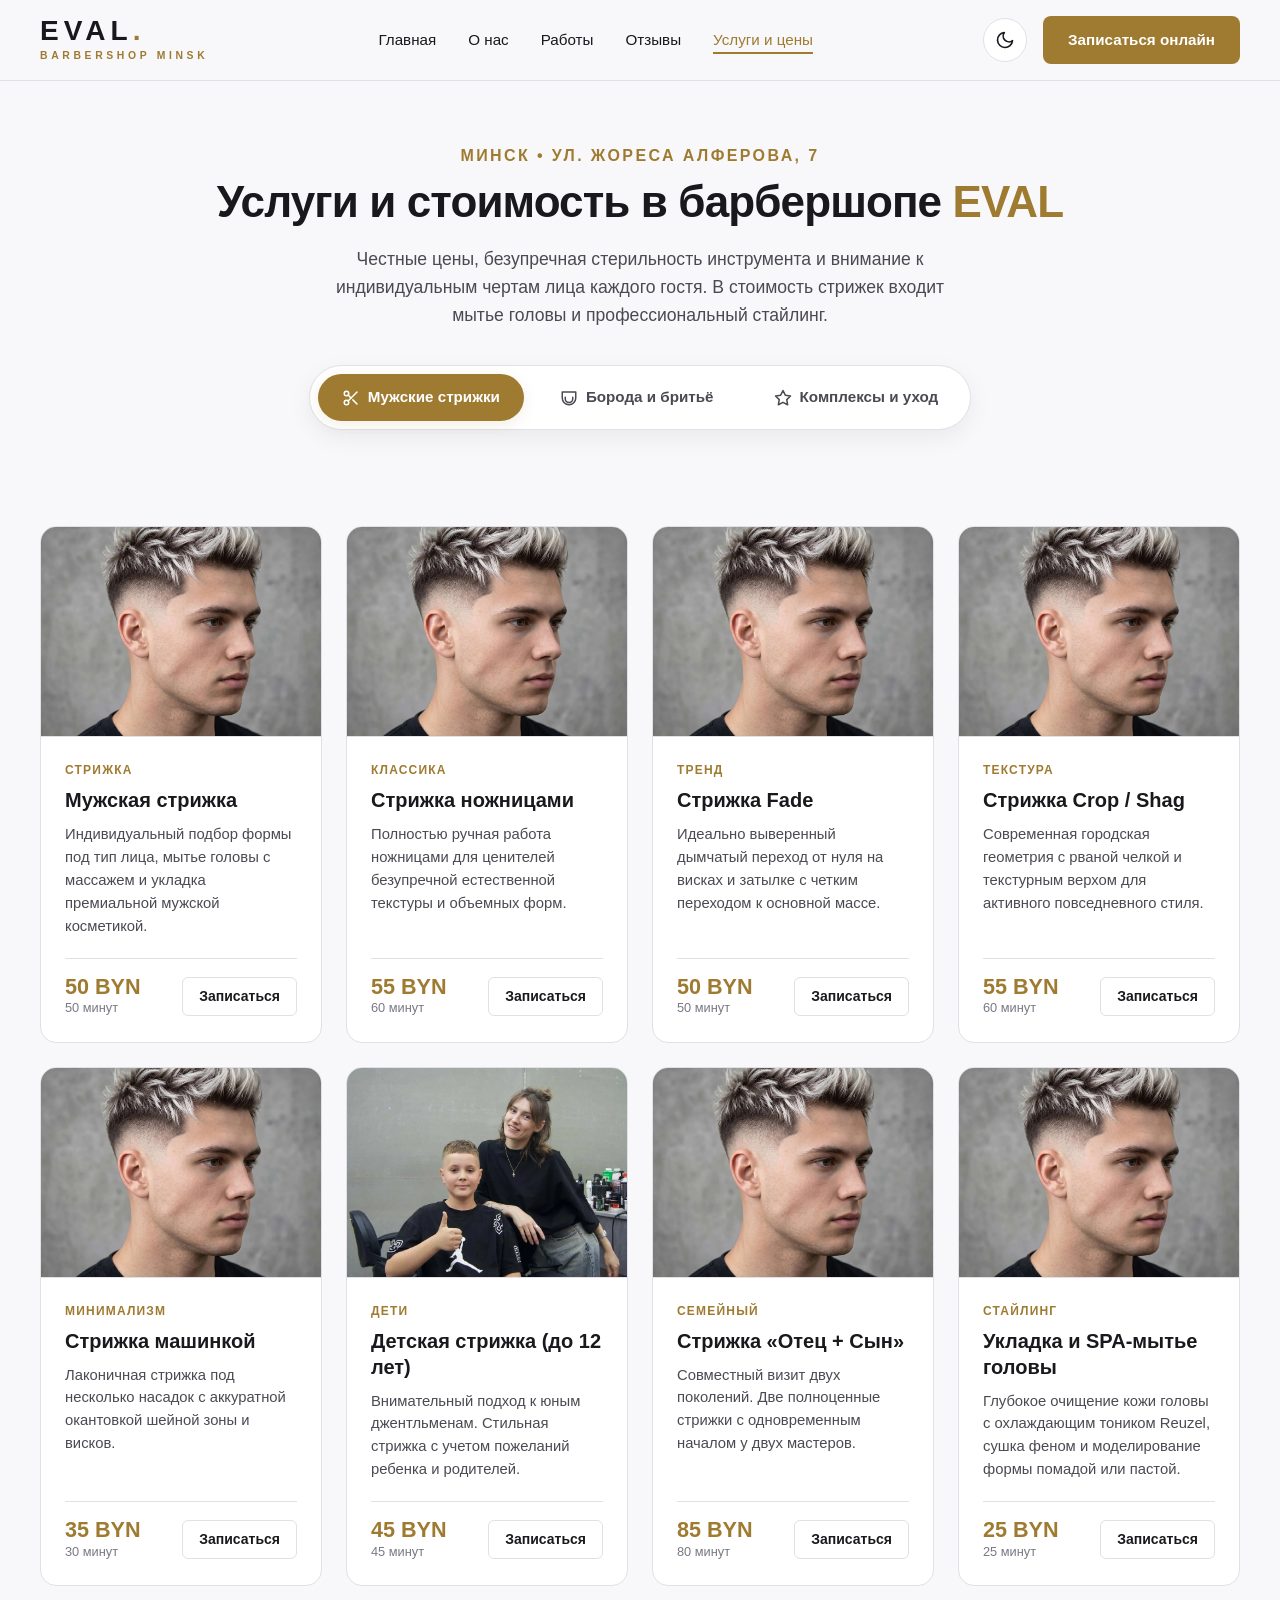
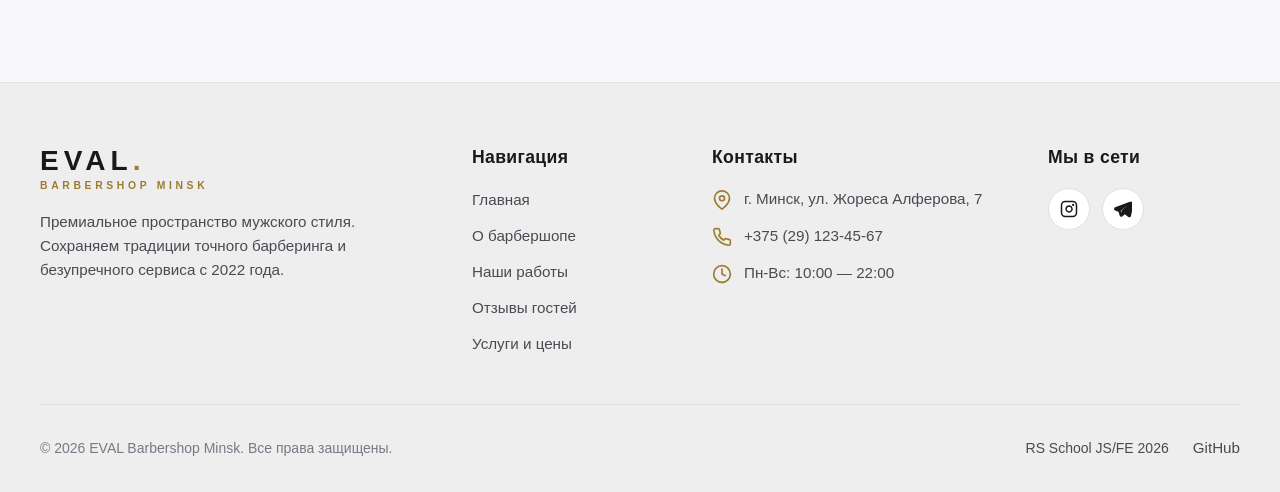
==== commit ee2135ca: "feat: add services dataset and dynamic catalog rendering with category tabs and load more" ====
--- a/catalog.html
+++ b/catalog.html
@@ -76,7 +76,7 @@
 
         <div class="category-tabs-wrapper">
           <div class="category-tabs" role="group" aria-label="Категории услуг">
-            <button class="tab-btn active" type="button">
+            <button class="tab-btn active" type="button" data-category="haircuts">
               <svg width="18" height="18" viewBox="0 0 24 24" fill="none" stroke="currentColor" stroke-width="2"
                 stroke-linecap="round" stroke-linejoin="round" aria-hidden="true">
                 <circle cx="6" cy="6" r="3"></circle>
@@ -87,7 +87,7 @@
               </svg>
               <span>Мужские стрижки</span>
             </button>
-            <button class="tab-btn" type="button">
+            <button class="tab-btn" type="button" data-category="beard">
               <svg width="18" height="18" viewBox="0 0 24 24" fill="none" stroke="currentColor" stroke-width="2"
                 stroke-linecap="round" stroke-linejoin="round" aria-hidden="true">
                 <path d="M7 11v2a5 5 0 0 0 10 0v-2"></path>
@@ -95,7 +95,7 @@
               </svg>
               <span>Борода и бритьё</span>
             </button>
-            <button class="tab-btn" type="button">
+            <button class="tab-btn" type="button" data-category="combos">
               <svg width="18" height="18" viewBox="0 0 24 24" fill="none" stroke="currentColor" stroke-width="2"
                 stroke-linecap="round" stroke-linejoin="round" aria-hidden="true">
                 <polygon
@@ -113,169 +113,9 @@
       <div class="container">
         <h2 class="visually-hidden"
           style="position: absolute; width: 1px; height: 1px; padding: 0; margin: -1px; overflow: hidden; clip: rect(0,0,0,0); border: 0;">
-          Список мужских стрижек</h2>
-
-        <div class="catalog-grid">
-          <article class="catalog-card">
-            <div class="catalog-card-media">
-              <img src="assets/images/1782313920379-yydb0a.webp" alt="Классическая мужская стрижка в EVAL Barbershop"
-                width="400" height="300">
-            </div>
-            <div class="catalog-card-body">
-              <span class="card-tag">Стрижка</span>
-              <h3 class="card-title">Мужская стрижка</h3>
-              <p class="card-desc">Индивидуальный подбор формы под тип лица, мытье головы с массажем и укладка
-                премиальной мужской косметикой.</p>
-              <div class="card-footer">
-                <div class="card-meta">
-                  <span class="card-price">50 BYN</span>
-                  <span class="card-duration">50 минут</span>
-                </div>
-                <button type="button" class="btn-card">Записаться</button>
-              </div>
-            </div>
-          </article>
-
-          <article class="catalog-card">
-            <div class="catalog-card-media">
-              <img src="assets/images/1782313920379-yydb0a.webp" alt="Стрижка Fade и текстурный Crop" width="400"
-                height="300">
-            </div>
-            <div class="catalog-card-body">
-              <span class="card-tag">Трендовый стиль</span>
-              <h3 class="card-title">Fade &amp; Textured Crop</h3>
-              <p class="card-desc">Безупречный дымчатый переход на висках с текстурным пепельным или матовым верхом.
-                Легко укладывается глиной.</p>
-              <div class="card-footer">
-                <div class="card-meta">
-                  <span class="card-price">55 BYN</span>
-                  <span class="card-duration">50 минут</span>
-                </div>
-                <button type="button" class="btn-card">Записаться</button>
-              </div>
-            </div>
-          </article>
-
-          <article class="catalog-card">
-            <div class="catalog-card-media">
-              <img src="assets/images/1782313920379-yydb0a.webp" alt="Удлиненная стрижка ножницами Scissor Cut"
-                width="400" height="300">
-            </div>
-            <div class="catalog-card-body">
-              <span class="card-tag">Классика</span>
-              <h3 class="card-title">Удлиненная стрижка ножницами</h3>
-              <p class="card-desc">Работа исключительно японскими ножницами ручной ковки для сохранения природной
-                текстуры и подвижности длинных волос.</p>
-              <div class="card-footer">
-                <div class="card-meta">
-                  <span class="card-price">60 BYN</span>
-                  <span class="card-duration">60 минут</span>
-                </div>
-                <button type="button" class="btn-card">Записаться</button>
-              </div>
-            </div>
-          </article>
-
-          <article class="catalog-card">
-            <div class="catalog-card-media">
-              <img src="assets/images/1782313920379-yydb0a.webp" alt="Стрижка под машинку Buzz Cut с окантовкой"
-                width="400" height="300">
-            </div>
-            <div class="catalog-card-body">
-              <span class="card-tag">Минимализм</span>
-              <h3 class="card-title">Стрижка машиной (Buzz Cut)</h3>
-              <p class="card-desc">Короткая практичная стрижка с использованием 1-3 насадок, четкой окантовкой висков и
-                мытьем головы.</p>
-              <div class="card-footer">
-                <div class="card-meta">
-                  <span class="card-price">35 BYN</span>
-                  <span class="card-duration">30 минут</span>
-                </div>
-                <button type="button" class="btn-card">Записаться</button>
-              </div>
-            </div>
-          </article>
-
-          <article class="catalog-card">
-            <div class="catalog-card-media">
-              <img src="assets/images/1782313920379-yydb0a.webp" alt="Детская стрижка для мальчиков в Минске"
-                width="400" height="300">
-            </div>
-            <div class="catalog-card-body">
-              <span class="card-tag">Юниор</span>
-              <h3 class="card-title">Детская стрижка (до 12 лет)</h3>
-              <p class="card-desc">Терпеливый и дружелюбный подход к юным джентльменам. Стильная форма, которую легко
-                поддерживать родителям.</p>
-              <div class="card-footer">
-                <div class="card-meta">
-                  <span class="card-price">40 BYN</span>
-                  <span class="card-duration">45 минут</span>
-                </div>
-                <button type="button" class="btn-card">Записаться</button>
-              </div>
-            </div>
-          </article>
-
-          <article class="catalog-card">
-            <div class="catalog-card-media">
-              <img src="assets/images/1782313920379-yydb0a.webp" alt="Комплекс стрижек Отец и Сын в EVAL Barbershop"
-                width="400" height="300">
-            </div>
-            <div class="catalog-card-body">
-              <span class="card-tag">Семейный комплекс</span>
-              <h3 class="card-title">Отец и сын</h3>
-              <p class="card-desc">Стрижка для двоих в одном пространстве. Отличная традиция совместного мужского отдыха
-                и ухода за собой.</p>
-              <div class="card-footer">
-                <div class="card-meta">
-                  <span class="card-price">85 BYN</span>
-                  <span class="card-duration">60 минут</span>
-                </div>
-                <button type="button" class="btn-card">Записаться</button>
-              </div>
-            </div>
-          </article>
-
-          <article class="catalog-card">
-            <div class="catalog-card-media">
-              <img src="assets/images/1782313920379-yydb0a.webp" alt="Камуфляж седины волос для мужчин" width="400"
-                height="300">
-            </div>
-            <div class="catalog-card-body">
-              <span class="card-tag">Тонирование</span>
-              <h3 class="card-title">Камуфляж седины волос</h3>
-              <p class="card-desc">Деликатное маскирование седины специальным безаммиачным красителем. Сохраняет
-                естественный глубокий тон.</p>
-              <div class="card-footer">
-                <div class="card-meta">
-                  <span class="card-price">45 BYN</span>
-                  <span class="card-duration">30 минут</span>
-                </div>
-                <button type="button" class="btn-card">Записаться</button>
-              </div>
-            </div>
-          </article>
-
-          <article class="catalog-card">
-            <div class="catalog-card-media">
-              <img src="assets/images/1782313920379-yydb0a.webp" alt="Мужская укладка и SPA мытье головы" width="400"
-                height="300">
-            </div>
-            <div class="catalog-card-body">
-              <span class="card-tag">Стайлинг</span>
-              <h3 class="card-title">Укладка и SPA-мытье головы</h3>
-              <p class="card-desc">Глубокое очищение кожи головы с охлаждающим тоником Reuzel, сушка феном и
-                моделирование формы помадой или пастой.</p>
-              <div class="card-footer">
-                <div class="card-meta">
-                  <span class="card-price">25 BYN</span>
-                  <span class="card-duration">25 минут</span>
-                </div>
-                <button type="button" class="btn-card">Записаться</button>
-              </div>
-            </div>
-          </article>
-        </div>
+          Каталог услуг барбершопа</h2>
+
+        <div class="catalog-grid"></div>
 
         <div class="catalog-actions">
           <button type="button" class="btn-load-more">
@@ -384,6 +224,8 @@
     </div>
   </footer>
   <script src="js/burger.js"></script>
+  <script src="js/services-data.js"></script>
+  <script src="js/catalog.js"></script>
 </body>
 
 </html>
--- a/css/style.css
+++ b/css/style.css
@@ -801,7 +801,8 @@
 
 .slider-container {
   position: relative;
-  margin-top: 36px;
+  max-width: 960px;
+  margin: 36px auto 0;
 }
 
 .slider-track-wrapper {
@@ -813,35 +814,34 @@
 }
 
 .slider-track {
+  display: flex;
+  flex-direction: row;
+  width: 100%;
+  transition: transform 0.45s cubic-bezier(0.25, 1, 0.5, 1);
+  will-change: transform;
+}
+
+.slide-card {
+  flex: 0 0 100%;
+  min-width: 100%;
+  max-width: 100%;
+  background-color: var(--bg-card);
+  overflow: hidden;
+  border: none;
+  border-radius: 0;
   display: grid;
-  grid-template-columns: repeat(4, 1fr);
-  gap: 24px;
-  padding: 32px;
-  transition: transform 0.4s ease;
-}
-
-.slide-card {
-  background-color: var(--bg-card);
-  border-radius: 16px;
-  overflow: hidden;
-  border: 1px solid var(--border-color);
-  transition: all 0.3s ease;
-  display: flex;
-  flex-direction: column;
-}
-
-.slide-card:hover {
-  transform: translateY(-6px);
-  border-color: var(--accent-gold);
-  box-shadow: var(--shadow-hover);
+  grid-template-columns: 1.15fr 1fr;
+  transition: background-color 0.3s ease;
 }
 
 .slide-image-wrapper {
   width: 100%;
-  aspect-ratio: 4 / 3;
+  height: 100%;
+  min-height: 400px;
   overflow: hidden;
   background-color: var(--bg-secondary);
-  border-bottom: 1px solid var(--border-color);
+  border-right: 1px solid var(--border-color);
+  border-bottom: none;
 }
 
 .slide-image-wrapper img {
@@ -852,59 +852,57 @@
 }
 
 .slide-card:hover .slide-image-wrapper img {
-  transform: scale(1.05);
+  transform: scale(1.04);
 }
 
 .slide-body {
-  padding: 24px;
+  padding: 40px 36px;
   display: flex;
   flex-direction: column;
-  flex-grow: 1;
+  justify-content: center;
 }
 
 .slide-category {
-  font-size: 0.75rem;
+  font-size: 0.8rem;
   font-weight: 700;
   text-transform: uppercase;
   color: var(--accent-gold);
-  letter-spacing: 0.1em;
-  margin-bottom: 8px;
+  letter-spacing: 0.12em;
+  margin-bottom: 10px;
 }
 
 .slide-title {
-  font-size: 1.25rem;
+  font-size: 1.65rem;
   font-weight: 700;
-  margin-bottom: 10px;
-  line-height: 1.3;
+  margin-bottom: 14px;
+  line-height: 1.25;
 }
 
 .slide-desc {
-  font-size: 0.925rem;
+  font-size: 1rem;
   color: var(--text-secondary);
-  line-height: 1.55;
-  margin-bottom: 20px;
-  flex-grow: 1;
+  line-height: 1.6;
+  margin-bottom: 28px;
 }
 
 .slide-footer {
   display: flex;
   align-items: center;
   justify-content: space-between;
-  padding-top: 16px;
+  padding-top: 20px;
   border-top: 1px solid var(--border-color);
 }
 
 .slide-price {
-  font-size: 1.25rem;
+  font-size: 1.4rem;
   font-weight: 800;
   color: var(--accent-gold);
 }
 
 .slide-duration {
-  font-size: 0.85rem;
+  font-size: 0.9rem;
   color: var(--text-muted);
 }
-
 
 .slider-controls {
   display: flex;
@@ -926,6 +924,8 @@
   background-color: var(--border-color);
   transition: all 0.3s ease;
   cursor: pointer;
+  border: none;
+  padding: 0;
 }
 
 .slider-dot.active {
@@ -1282,9 +1282,6 @@
   }
   .catalog-grid {
     grid-template-columns: repeat(3, 1fr);
-  }
-  .slider-track {
-    grid-template-columns: repeat(2, 1fr);
   }
 }
 
@@ -1441,8 +1438,20 @@
     grid-template-columns: repeat(2, 1fr);
     gap: 20px;
   }
-  .slider-track {
+  .slide-card {
     grid-template-columns: 1fr;
+  }
+  .slide-image-wrapper {
+    min-height: 260px;
+    max-height: 320px;
+    border-right: none;
+    border-bottom: 1px solid var(--border-color);
+  }
+  .slide-body {
+    padding: 28px 24px;
+  }
+  .slide-title {
+    font-size: 1.35rem;
   }
   .footer-grid {
     grid-template-columns: 1fr;
@@ -1481,6 +1490,13 @@
   }
   .catalog-grid {
     grid-template-columns: 1fr;
+  }
+  .slide-image-wrapper {
+    min-height: 220px;
+    max-height: 260px;
+  }
+  .slide-body {
+    padding: 20px 18px;
   }
   .category-tabs {
     border-radius: 20px;
